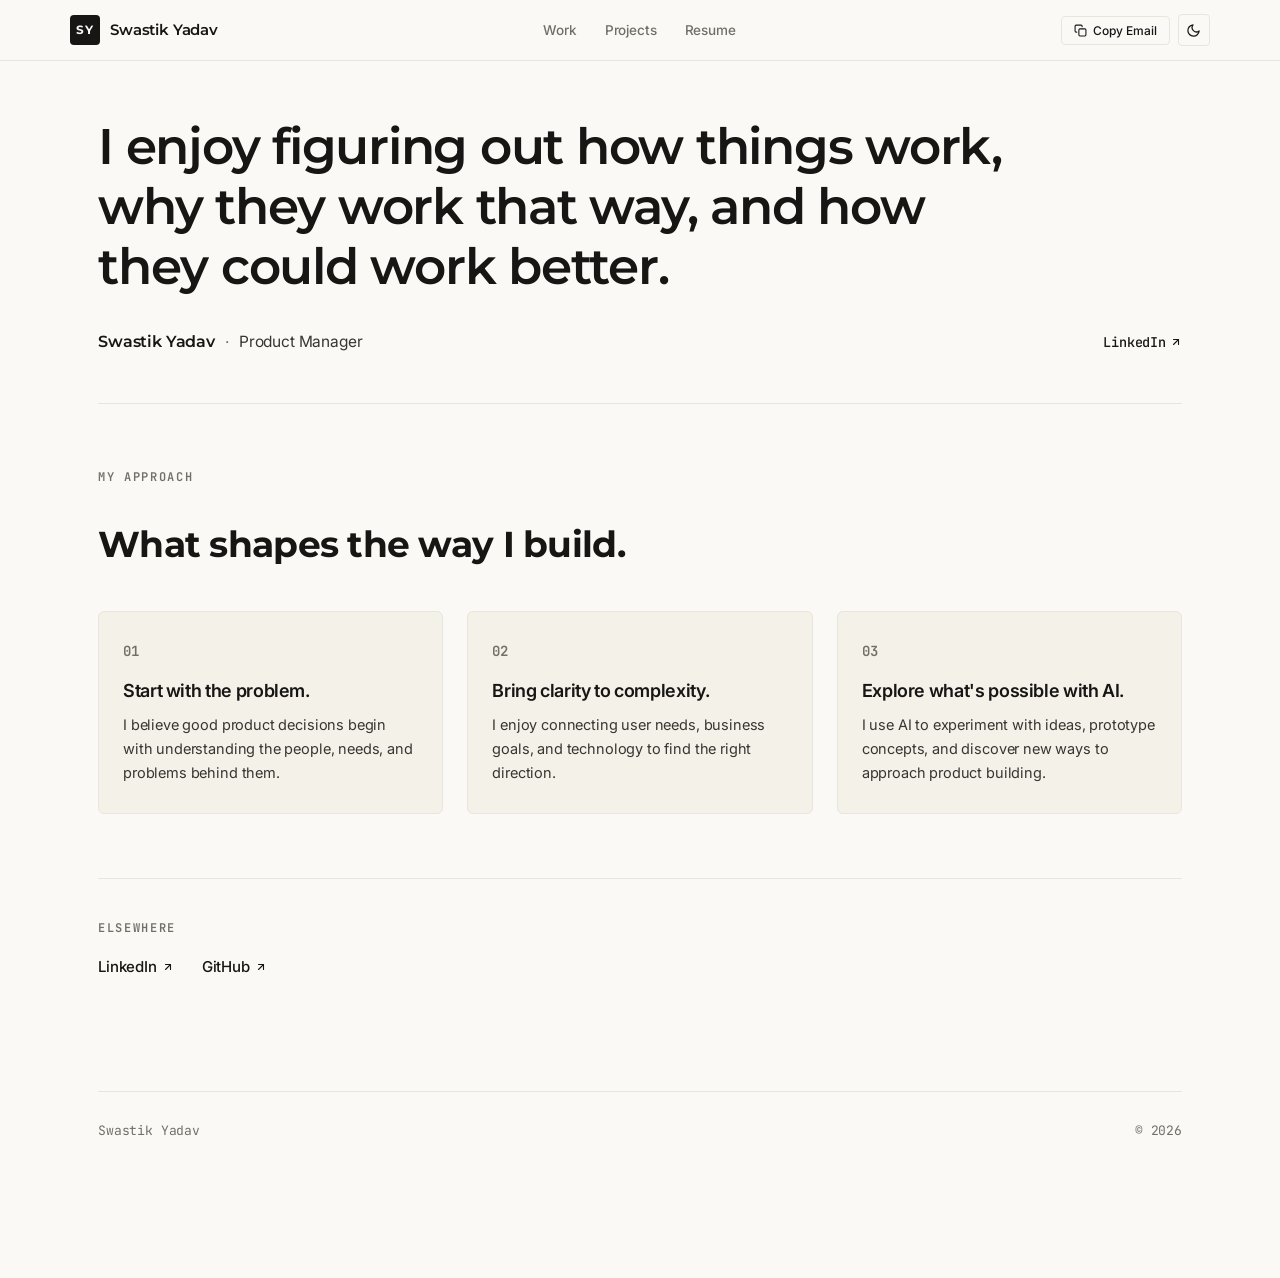
==== index.html @ c50a36f4 "Keep navbar only on homepage, switch subpages to Ujjwal Kumar style breadcrumb navigation" ====
<!DOCTYPE html>
<html lang="en">
<head>
  <meta charset="utf-8">
  <meta name="viewport" content="width=device-width, initial-scale=1">
  <title>Swastik Yadav · Product Manager</title>
  <meta name="description" content="I enjoy figuring out how things work, why they work that way, and how they could work better. Swastik Yadav is a Product Manager with 0-to-1 product experience.">
  <meta name="author" content="Swastik Yadav">
  <meta name="robots" content="index, follow">

  <!-- Canonical & Icons -->
  <link rel="icon" href="favicon.svg" type="image/svg+xml">
  <link rel="alternate icon" href="favicon.svg">

  <!-- Social OpenGraph & Twitter Cards -->
  <meta property="og:site_name" content="Swastik Yadav">
  <meta property="og:type" content="profile">
  <meta property="og:title" content="Swastik Yadav · Product Manager">
  <meta property="og:description" content="I enjoy figuring out how things work, why they work that way, and how they could work better.">
  <meta name="twitter:card" content="summary_large_image">
  <meta name="twitter:title" content="Swastik Yadav · Product Manager">
  <meta name="twitter:description" content="I enjoy figuring out how things work, why they work that way, and how they could work better.">

  <!-- Structured Data (JSON-LD) for Search Engines & ATS -->
  <script type="application/ld+json">
  {
    "@context": "https://schema.org",
    "@type": "Person",
    "name": "Swastik Yadav",
    "jobTitle": "Product Manager",
    "email": "mailto:swastik15.work@gmail.com",
    "telephone": "+917387340773",
    "url": "https://swastikyadav.com",
    "sameAs": [
      "https://github.com/swastik1510",
      "https://www.linkedin.com/in/swastik-yadav15"
    ],
    "alumniOf": {
      "@type": "CollegeOrUniversity",
      "name": "Vellore Institute of Technology, Bhopal"
    }
  }
  </script>

  <!-- Instant Theme Execution -->
  <script>
    (function() {
      const saved = localStorage.getItem('theme');
      const theme = (saved === 'dark') ? 'dark' : 'light';
      document.documentElement.dataset.theme = theme;
    })();
  </script>

  <!-- Fonts and Stylesheets -->
  <link rel="preconnect" href="https://fonts.googleapis.com">
  <link rel="preconnect" href="https://fonts.gstatic.com" crossorigin>
  <link rel="stylesheet" href="/styles.css?v=9">
</head>
<body class="page-home">

  <!-- Sticky Top Navigation Bar -->
  <header class="site-header" role="banner">
    <div class="header-container">
      <a class="brand" href="/" aria-label="Swastik Yadav Home">
        <span class="brand-mark">SY</span>
        <span class="brand-name">Swastik Yadav</span>
      </a>

      <!-- Main Navigation -->
      <nav class="site-nav" aria-label="Main Navigation">
        <a href="/work" class="nav-link" data-nav="work">Work</a>
        <a href="/projects" class="nav-link" data-nav="projects">Projects</a>
        <a href="/resume" class="nav-link" data-nav="resume">Resume</a>
      </nav>

      <div class="header-actions">
        <!-- Copy Email Action -->
        <button type="button" class="btn-action" data-copy-email="swastik15.work@gmail.com" aria-label="Copy email address" title="Copy email address">
          <svg viewBox="0 0 24 24" fill="none" stroke-width="2" stroke-linecap="round" stroke-linejoin="round">
            <rect x="9" y="9" width="13" height="13" rx="2" ry="2"></rect>
            <path d="M5 15H4a2 2 0 0 1-2-2V4a2 2 0 0 1 2-2h9a2 2 0 0 1 2 2v1"></path>
          </svg>
          <span>Copy Email</span>
        </button>

        <!-- Theme Toggle -->
        <button type="button" class="theme-toggle" data-theme-toggle aria-label="Toggle color theme" title="Toggle theme">
          <span class="theme-toggle-icon"></span>
        </button>
      </div>
    </div>
  </header>

  <!-- Main Homepage Content (Wide Full Size Website Layout) -->
  <main class="page-container" role="main">
    <div class="home-clean-layout">

      <!-- Hero Statement Section -->
      <section class="hero-quote-block" aria-labelledby="hero-quote">
        <h1 id="hero-quote" class="hero-statement-text">
          I enjoy figuring out how things work, why they work that way, and how they could work better.
        </h1>

        <div class="hero-identity-row">
          <div class="identity-badge-group">
            <span class="identity-name">Swastik Yadav</span>
            <span class="identity-sep">·</span>
            <span class="identity-role">Product Manager</span>
          </div>

          <div class="identity-links">
            <a href="https://linkedin.com/in/swastik-yadav15" target="_blank" rel="noopener noreferrer" class="arrow-link">
              <span>LinkedIn</span>
              <svg width="12" height="12" viewBox="0 0 24 24" fill="none" stroke="currentColor" stroke-width="2.2" stroke-linecap="round" stroke-linejoin="round">
                <line x1="7" y1="17" x2="17" y2="7"></line>
                <polyline points="7 7 17 7 17 17"></polyline>
              </svg>
            </a>
          </div>
        </div>
      </section>

      <!-- MY APPROACH Section -->
      <section class="approach-block" aria-labelledby="approach-heading">
        <p class="approach-label">MY APPROACH</p>
        <h2 id="approach-heading" class="approach-headline">What shapes the way I build.</h2>

        <div class="approach-items-stack">
          <!-- Pillar 01 -->
          <article class="approach-card">
            <span class="approach-number">01</span>
            <div class="approach-body">
              <h3 class="approach-title">Start with the problem.</h3>
              <p class="approach-text">
                I believe good product decisions begin with understanding the people, needs, and problems behind them.
              </p>
            </div>
          </article>

          <!-- Pillar 02 -->
          <article class="approach-card">
            <span class="approach-number">02</span>
            <div class="approach-body">
              <h3 class="approach-title">Bring clarity to complexity.</h3>
              <p class="approach-text">
                I enjoy connecting user needs, business goals, and technology to find the right direction.
              </p>
            </div>
          </article>

          <!-- Pillar 03 -->
          <article class="approach-card">
            <span class="approach-number">03</span>
            <div class="approach-body">
              <h3 class="approach-title">Explore what's possible with AI.</h3>
              <p class="approach-text">
                I use AI to experiment with ideas, prototype concepts, and discover new ways to approach product building.
              </p>
            </div>
          </article>
        </div>
      </section>

      <!-- ELSEWHERE Section -->
      <section class="elsewhere-block" aria-labelledby="elsewhere-heading">
        <p id="elsewhere-heading" class="elsewhere-label">ELSEWHERE</p>
        <div class="elsewhere-links-row">
          <a href="https://linkedin.com/in/swastik-yadav15" target="_blank" rel="noopener noreferrer" class="elsewhere-anchor">
            <span>LinkedIn</span>
            <svg width="12" height="12" viewBox="0 0 24 24" fill="none" stroke="currentColor" stroke-width="2.2" stroke-linecap="round" stroke-linejoin="round">
              <line x1="7" y1="17" x2="17" y2="7"></line>
              <polyline points="7 7 17 7 17 17"></polyline>
            </svg>
          </a>
          <a href="https://github.com/swastik1510" target="_blank" rel="noopener noreferrer" class="elsewhere-anchor">
            <span>GitHub</span>
            <svg width="12" height="12" viewBox="0 0 24 24" fill="none" stroke="currentColor" stroke-width="2.2" stroke-linecap="round" stroke-linejoin="round">
              <line x1="7" y1="17" x2="17" y2="7"></line>
              <polyline points="7 7 17 7 17 17"></polyline>
            </svg>
          </a>
        </div>
      </section>

      <!-- Clean Minimal Footer -->
      <footer class="minimal-home-footer" role="contentinfo">
        <div class="minimal-home-footer-inner">
          <span>Swastik Yadav</span>
          <span>© 2026</span>
        </div>
      </footer>

    </div>
  </main>

  <!-- Script for Theme Toggle, Email Copy, and Navigation -->
  <script src="/script.js" defer></script>
</body>
</html>
---- styles.css ----
/* ==========================================================================
   Swastik Yadav - Portfolio & Resume
   Minimalist Monochrome (White & Black) Layout
   Pure typography, zero card borders/shadows, ultra-fast load time
   ========================================================================== */

@import url('https://fonts.googleapis.com/css2?family=Inter:wght@400;500;600&family=JetBrains+Mono:wght@400;500;600&family=Montserrat:wght@400;500;600;700&display=swap');

:root {
  color-scheme: light;
  --bg: #faf9f5;
  --text: #171615;
  --text-secondary: #383632;
  --text-muted: #726f67;
  --border: #e8e5dc;
  --border-strong: #171615;
  --card-bg: #f3f1e8;
  --card-border: #e8e5dc;
  --card-hover: #ece9df;
  --accent-pill: #eae6dc;
  --tag-bg: transparent;
  --tag-border: #d4cfc4;
  --tag-text: #171615;
  --header-bg: rgba(250, 249, 245, 0.94);
  --header-border: #e8e5dc;
  --brand-bg: #171615;
  --brand-fg: #faf9f5;
  --btn-bg: #faf9f5;
  --btn-hover: #f0ede3;
  --serif: "Montserrat", -apple-system, BlinkMacSystemFont, "Segoe UI", Roboto, sans-serif;
  --sans: "Inter", -apple-system, BlinkMacSystemFont, "Segoe UI", Roboto, sans-serif;
  --mono: "JetBrains Mono", "SF Mono", Consolas, monospace;
  --page: min(700px, calc(100vw - 36px));
  --page-wide: min(1140px, calc(100vw - 64px));
  --transition: all 0.15s ease;
}

html[data-theme="dark"] {
  color-scheme: dark;
  --bg: #0c0c0e;
  --text: #f5f5f7;
  --text-secondary: #cccccc;
  --text-muted: #888888;
  --border: #222226;
  --border-strong: #f5f5f7;
  --card-bg: #141417;
  --card-border: #26262c;
  --card-hover: #1c1c21;
  --accent-pill: #1f1f25;
  --tag-bg: transparent;
  --tag-border: #383838;
  --tag-text: #f5f5f7;
  --header-bg: rgba(12, 12, 14, 0.94);
  --header-border: #222226;
  --brand-bg: #f5f5f7;
  --brand-fg: #0c0c0e;
  --btn-bg: #141417;
  --btn-hover: #202026;
}

/* Base Reset & Typography */
* {
  box-sizing: border-box;
  margin: 0;
  padding: 0;
}

html {
  scroll-behavior: smooth;
  -webkit-text-size-adjust: 100%;
}

body {
  background: var(--bg);
  color: var(--text);
  font-family: var(--sans);
  font-size: 15.5px;
  line-height: 1.65;
  letter-spacing: -0.01em;
  min-height: 100vh;
  transition: background-color 0.2s ease, color 0.2s ease;
  overflow-x: hidden;
}

a {
  color: inherit;
  text-decoration: underline;
  text-decoration-thickness: 1px;
  text-underline-offset: 3px;
  transition: var(--transition);
}

a:hover:not(.showcase-media):not(.brand) {
  color: var(--text);
  opacity: 0.7;
}

a:focus-visible,
button:focus-visible {
  outline: 2px solid var(--text);
  outline-offset: 3px;
}

h1, h2, h3, h4 {
  font-family: var(--serif);
  font-weight: 600;
  color: var(--text);
  letter-spacing: -0.02em;
}

p {
  color: var(--text-secondary);
}

/* Site Header */
.site-header {
  position: sticky;
  top: 0;
  z-index: 100;
  width: 100%;
  backdrop-filter: blur(8px);
  -webkit-backdrop-filter: blur(8px);
  background: var(--header-bg);
  border-bottom: 1px solid var(--header-border);
  transition: background-color 0.2s ease, border-color 0.2s ease;
}

.header-container {
  width: var(--page);
  margin: 0 auto;
  height: 60px;
  display: flex;
  align-items: center;
  justify-content: space-between;
  gap: 16px;
}

.brand {
  display: inline-flex;
  align-items: center;
  gap: 10px;
  text-decoration: none;
  color: var(--text);
  transition: var(--transition);
  cursor: pointer;
}

.brand:hover {
  opacity: 0.8;
}

.brand-mark {
  display: inline-grid;
  place-items: center;
  width: 30px;
  height: 30px;
  border-radius: 4px;
  background: var(--brand-bg);
  color: var(--brand-fg);
  font-family: var(--serif);
  font-size: 12px;
  font-weight: 700;
  letter-spacing: 0.05em;
}

.brand-name {
  font-family: var(--serif);
  font-size: 15px;
  font-weight: 600;
  color: var(--text);
}

/* Navigation Links */
.site-nav {
  display: flex;
  align-items: center;
  gap: 4px;
}

.nav-link {
  display: inline-flex;
  align-items: center;
  padding: 6px 12px;
  font-family: var(--sans);
  font-size: 13.5px;
  font-weight: 500;
  color: var(--text-muted);
  text-decoration: none;
  border-radius: 4px;
  transition: var(--transition);
}

.nav-link:hover {
  color: var(--text);
  background: var(--btn-hover);
  opacity: 1;
}

.nav-link.active {
  color: var(--text);
  font-weight: 600;
  background: var(--btn-hover);
  border-bottom: 2px solid var(--border-strong);
}

.header-actions {
  display: flex;
  align-items: center;
  gap: 8px;
}

.btn-action {
  display: inline-flex;
  align-items: center;
  gap: 6px;
  padding: 6px 12px;
  border: 1px solid var(--border);
  border-radius: 4px;
  background: var(--btn-bg);
  color: var(--text);
  font-family: var(--sans);
  font-size: 12px;
  font-weight: 500;
  cursor: pointer;
  text-decoration: none;
  transition: var(--transition);
}

.btn-action:hover {
  background: var(--btn-hover);
  border-color: var(--border-strong);
}

.btn-action svg {
  width: 13px;
  height: 13px;
  stroke: currentColor;
}

/* Theme Toggle */
.theme-toggle {
  position: relative;
  display: inline-grid;
  width: 32px;
  height: 32px;
  place-items: center;
  border: 1px solid var(--border);
  border-radius: 4px;
  background: var(--btn-bg);
  color: var(--text);
  cursor: pointer;
  transition: var(--transition);
}

.theme-toggle:hover {
  background: var(--btn-hover);
  border-color: var(--border-strong);
}

.theme-toggle-icon {
  width: 14px;
  height: 14px;
}



/* Main Layout */
.resume-page {
  width: var(--page);
  margin: 0 auto;
  padding: clamp(32px, 5vw, 64px) 0 clamp(48px, 7vw, 84px);
}

.resume-sheet {
  display: flex;
  flex-direction: column;
  gap: 48px;
}

/* Resume Head (Header Block) */
.resume-head {
  padding-bottom: 24px;
  border-bottom: 1px solid var(--border);
}

.eyebrow {
  display: inline-block;
  margin-bottom: 8px;
  color: var(--text-muted);
  font-family: var(--mono);
  font-size: 13px;
  font-weight: 600;
  letter-spacing: 0.12em;
  text-transform: uppercase;
}

.resume-head h1 {
  font-size: clamp(34px, 5vw, 52px);
  line-height: 1.1;
  font-weight: 600;
  color: var(--text);
}

.resume-meta {
  display: flex;
  flex-wrap: wrap;
  align-items: center;
  gap: 10px 24px;
  margin-top: 18px;
  font-family: var(--mono);
  font-size: 13px;
  color: var(--text-muted);
}

.resume-meta-item {
  display: inline-flex;
  align-items: center;
  gap: 6px;
  text-decoration: none;
  color: var(--text-secondary);
}

.resume-meta-item:hover {
  color: var(--text);
  text-decoration: underline;
}

.resume-meta-item svg {
  width: 13px;
  height: 13px;
  stroke: currentColor;
}

/* Resume Section */
.resume-section {
  display: flex;
  flex-direction: column;
  gap: 18px;
}

.section-title {
  font-size: 18px;
  font-weight: 700;
  color: var(--text);
  text-transform: uppercase;
  letter-spacing: 0.08em;
  padding-bottom: 8px;
  border-bottom: 1px solid var(--border);
  margin: 0;
}

.section-title::before {
  content: none !important;
}

.summary-text {
  font-size: 15.5px;
  line-height: 1.7;
  color: var(--text-secondary);
}

/* Skills Section: Plain text separated by middle dots */
.skills-list {
  font-size: 15px;
  line-height: 1.75;
  color: var(--text-secondary);
}

/* Resume Stack & Entries (NO CARDS, PURE MINIMALIST TYPOGRAPHY) */
.resume-stack {
  display: flex;
  flex-direction: column;
  gap: 32px;
}

.resume-entry {
  background: transparent !important;
  border: none !important;
  border-radius: 0 !important;
  box-shadow: none !important;
  padding: 0 !important;
}

.resume-entry-header {
  display: flex;
  flex-wrap: wrap;
  align-items: baseline;
  justify-content: space-between;
  gap: 8px 16px;
  margin-bottom: 4px;
}

.resume-entry-title {
  font-size: 17.5px;
  font-weight: 600;
  color: var(--text);
}

.resume-entry-title a {
  color: inherit;
  text-decoration: none;
  display: inline-flex;
  align-items: center;
  gap: 4px;
  transition: var(--transition);
}

.resume-entry-title a:hover {
  text-decoration: underline;
  text-underline-offset: 3px;
  opacity: 0.8;
}

.resume-date {
  font-family: var(--mono);
  font-size: 12px;
  color: var(--text-muted);
  letter-spacing: 0.04em;
  white-space: nowrap;
}

.resume-entry-org {
  font-size: 14px;
  color: var(--text-muted);
  margin-bottom: 10px;
}

.resume-bullets {
  display: flex;
  flex-direction: column;
  gap: 8px;
  padding-left: 18px;
}

.resume-bullets li {
  font-size: 14.5px;
  line-height: 1.65;
  color: var(--text-secondary);
}

.project-stack {
  font-family: var(--mono);
  font-size: 12px;
  color: var(--text-muted);
  margin-top: 10px;
  letter-spacing: 0.02em;
}

/* Education Layout (NO CARDS) */
.education-stack {
  display: flex;
  flex-direction: column;
  gap: 20px;
}

.education-item {
  display: flex;
  flex-direction: column;
  gap: 4px;
}

.education-item-header {
  display: flex;
  flex-wrap: wrap;
  justify-content: space-between;
  align-items: baseline;
  gap: 8px;
}

.education-degree {
  font-size: 16.5px;
  font-weight: 600;
  color: var(--text);
}

.education-school {
  font-size: 14px;
  color: var(--text-secondary);
}

.education-meta {
  font-family: var(--mono);
  font-size: 12px;
  color: var(--text-muted);
}

.divider-slash {
  font-weight: 300;
  opacity: 0.35;
  margin: 0 4px;
}

.org-name {
  font-weight: 500;
  color: var(--text-secondary);
}

.achievement-desc {
  font-size: 14.5px;
  line-height: 1.65;
  color: var(--text-secondary);
  margin-top: 4px;
}

.education-achievement {
  font-size: 13.5px;
  color: var(--text-secondary);
  margin-top: 2px;
}

/* ==========================================================================
   Portfolio Layouts: Shared, Home, Work Case Studies, and Projects
   ========================================================================== */

.page-container {
  width: var(--page);
  margin: 0 auto;
  padding: clamp(32px, 5vw, 64px) 0 clamp(48px, 7vw, 84px);
  display: flex;
  flex-direction: column;
  gap: 56px;
}

/* Page Header & Eyebrows */
.page-eyebrow {
  display: inline-flex;
  align-items: center;
  gap: 8px;
  font-family: var(--mono);
  font-size: 12px;
  font-weight: 600;
  text-transform: uppercase;
  letter-spacing: 0.12em;
  color: var(--text-muted);
  margin-bottom: 12px;
}

.page-title {
  font-size: clamp(32px, 4.5vw, 48px);
  line-height: 1.15;
  font-weight: 700;
  color: var(--text);
  margin-bottom: 14px;
}

.page-subtitle {
  font-size: clamp(16px, 2vw, 19px);
  line-height: 1.6;
  color: var(--text-secondary);
  max-width: 720px;
}

/* --------------------------------------------------------------------------
   HOMEPAGE STYLES
   -------------------------------------------------------------------------- */
.home-hero {
  display: flex;
  flex-direction: column;
  gap: 20px;
  padding-bottom: 40px;
  border-bottom: 1px solid var(--border);
}

.status-badge {
  display: inline-flex;
  align-items: center;
  gap: 8px;
  font-family: var(--mono);
  font-size: 12px;
  padding: 4px 10px;
  border-radius: 999px;
  background: var(--card-bg);
  border: 1px solid var(--border);
  color: var(--text-secondary);
  width: fit-content;
}

.status-dot {
  width: 7px;
  height: 7px;
  border-radius: 50%;
  background: #10b981;
  display: inline-block;
}

.hero-headline {
  font-size: clamp(34px, 5vw, 54px);
  line-height: 1.12;
  font-weight: 700;
  letter-spacing: -0.03em;
  color: var(--text);
  max-width: 820px;
}

.hero-lead {
  font-size: clamp(16px, 2vw, 19px);
  line-height: 1.7;
  color: var(--text-secondary);
  max-width: 760px;
}

.hero-actions {
  display: flex;
  flex-wrap: wrap;
  align-items: center;
  gap: 12px;
  margin-top: 8px;
}

.btn-primary {
  display: inline-flex;
  align-items: center;
  gap: 8px;
  padding: 10px 20px;
  background: var(--text);
  color: var(--bg);
  font-family: var(--sans);
  font-size: 13.5px;
  font-weight: 600;
  border-radius: 4px;
  text-decoration: none;
  border: 1px solid var(--text);
  transition: var(--transition);
}

.btn-primary:hover {
  opacity: 0.88;
  color: var(--bg);
}

.btn-secondary {
  display: inline-flex;
  align-items: center;
  gap: 8px;
  padding: 10px 18px;
  background: var(--btn-bg);
  color: var(--text);
  font-family: var(--sans);
  font-size: 13.5px;
  font-weight: 500;
  border-radius: 4px;
  text-decoration: none;
  border: 1px solid var(--border);
  transition: var(--transition);
}

.btn-secondary:hover {
  background: var(--btn-hover);
  border-color: var(--border-strong);
}

/* Home Section Layout */
.home-section {
  display: flex;
  flex-direction: column;
  gap: 24px;
}

.section-top-bar {
  display: flex;
  justify-content: space-between;
  align-items: flex-end;
  border-bottom: 1px solid var(--border);
  padding-bottom: 12px;
}

.section-top-bar h2 {
  font-size: 20px;
  font-weight: 700;
  text-transform: uppercase;
  letter-spacing: 0.06em;
}

.view-all-link {
  font-family: var(--mono);
  font-size: 13px;
  color: var(--text-muted);
  text-decoration: none;
  display: inline-flex;
  align-items: center;
  gap: 4px;
}

.view-all-link:hover {
  color: var(--text);
  text-decoration: underline;
}

/* Teaser Card (Monochrome, subtle border, rich info) */
.teaser-card {
  display: block;
  text-decoration: none;
  color: inherit;
  padding: clamp(24px, 3.5vw, 36px);
  border: 1px solid var(--border);
  border-radius: 6px;
  background: var(--card-bg);
  transition: transform 0.15s ease, border-color 0.15s ease, background-color 0.15s ease;
}

.teaser-card:hover {
  border-color: var(--border-strong);
  background: var(--card-hover);
  transform: translateY(-2px);
}

.teaser-card-eyebrow {
  display: flex;
  align-items: center;
  justify-content: space-between;
  margin-bottom: 12px;
}

.teaser-badge {
  font-family: var(--mono);
  font-size: 11.5px;
  font-weight: 600;
  color: var(--text-muted);
  letter-spacing: 0.08em;
  text-transform: uppercase;
}

.teaser-year {
  font-family: var(--mono);
  font-size: 12px;
  color: var(--text-muted);
}

.teaser-title {
  font-size: clamp(20px, 3vw, 26px);
  font-weight: 700;
  color: var(--text);
  margin-bottom: 10px;
  line-height: 1.25;
}

.teaser-desc {
  font-size: 15px;
  line-height: 1.65;
  color: var(--text-secondary);
  margin-bottom: 20px;
}

.teaser-footer {
  display: flex;
  flex-wrap: wrap;
  align-items: center;
  justify-content: space-between;
  gap: 12px;
  padding-top: 16px;
  border-top: 1px solid var(--border);
}

.tags-cluster {
  display: flex;
  flex-wrap: wrap;
  gap: 8px;
}

.tag-pill {
  font-family: var(--mono);
  font-size: 11px;
  padding: 3px 8px;
  border-radius: 3px;
  background: var(--accent-pill);
  color: var(--text-secondary);
  border: 1px solid var(--tag-border);
}

.read-cta {
  font-family: var(--mono);
  font-size: 13px;
  font-weight: 600;
  color: var(--text);
  display: inline-flex;
  align-items: center;
  gap: 6px;
}

/* Pillars Grid on Homepage */
.pillars-grid {
  display: grid;
  grid-template-columns: repeat(auto-fit, minmax(260px, 1fr));
  gap: 16px;
}

.pillar-item {
  padding: 24px;
  border: 1px solid var(--border);
  border-radius: 6px;
  background: var(--card-bg);
}

.pillar-num {
  font-family: var(--mono);
  font-size: 12px;
  color: var(--text-muted);
  margin-bottom: 8px;
}

.pillar-title {
  font-size: 16px;
  font-weight: 600;
  color: var(--text);
  margin-bottom: 8px;
}

.pillar-desc {
  font-size: 14px;
  line-height: 1.6;
  color: var(--text-secondary);
}

/* --------------------------------------------------------------------------
   WORK & PRODUCT CASE STUDY STYLES (Salary SIP & Miles Wealth)
   -------------------------------------------------------------------------- */
.case-study {
  display: flex;
  flex-direction: column;
  gap: 48px;
}

.case-study-hero {
  display: flex;
  flex-direction: column;
  gap: 16px;
  padding-bottom: 32px;
  border-bottom: 1px solid var(--border);
}

.case-top-meta {
  display: flex;
  flex-wrap: wrap;
  align-items: center;
  gap: 8px 16px;
  font-family: var(--mono);
  font-size: 12.5px;
  letter-spacing: 0.05em;
  color: var(--text-muted);
  text-transform: uppercase;
}

.meta-divider {
  color: var(--border-strong);
  opacity: 0.3;
}

.case-main-title {
  font-size: clamp(34px, 5.5vw, 56px);
  font-weight: 700;
  line-height: 1.08;
  letter-spacing: -0.03em;
  color: var(--text);
}

.case-sub-header {
  font-size: clamp(17px, 2.4vw, 22px);
  line-height: 1.45;
  color: var(--text-secondary);
  font-weight: 500;
}

/* Overview & Role Callout Box */
.case-overview-box {
  display: grid;
  grid-template-columns: 1.3fr 1fr;
  gap: 24px;
  padding: 28px;
  border: 1px solid var(--border);
  border-radius: 6px;
  background: var(--card-bg);
}

.overview-col h4 {
  font-family: var(--mono);
  font-size: 11.5px;
  font-weight: 700;
  text-transform: uppercase;
  letter-spacing: 0.1em;
  color: var(--text-muted);
  margin-bottom: 8px;
}

.overview-col p {
  font-size: 15px;
  line-height: 1.65;
  color: var(--text);
}

/* Numbered Case Study Sections */
.case-step-section {
  display: flex;
  flex-direction: column;
  gap: 20px;
}

.case-step-header {
  display: flex;
  align-items: baseline;
  gap: 14px;
  padding-bottom: 10px;
  border-bottom: 1px solid var(--border);
}

.step-number {
  font-family: var(--mono);
  font-size: 20px;
  font-weight: 700;
  color: var(--text-muted);
}

.step-heading {
  font-size: clamp(20px, 3vw, 24px);
  font-weight: 700;
  color: var(--text);
  letter-spacing: -0.01em;
}

.case-prose {
  font-size: 16px;
  line-height: 1.7;
  color: var(--text-secondary);
}

/* Pull quote opportunity */
.opportunity-callout {
  padding: 24px 28px;
  border-left: 3px solid var(--border-strong);
  background: var(--card-bg);
  border-radius: 0 4px 4px 0;
  margin: 8px 0;
}

.opportunity-label {
  font-family: var(--mono);
  font-size: 11.5px;
  font-weight: 700;
  text-transform: uppercase;
  letter-spacing: 0.1em;
  color: var(--text-muted);
  margin-bottom: 6px;
}

.opportunity-quote {
  font-family: var(--serif);
  font-size: clamp(17px, 2.2vw, 21px);
  font-weight: 600;
  line-height: 1.45;
  color: var(--text);
}

/* Insights 2-Column Grid */
.insights-grid {
  display: grid;
  grid-template-columns: 1fr 1fr;
  gap: 20px;
  margin-top: 8px;
}

.insight-card {
  padding: 24px;
  border: 1px solid var(--border);
  border-radius: 6px;
  background: var(--card-bg);
  display: flex;
  flex-direction: column;
  gap: 12px;
}

.insight-card-title {
  font-size: 16px;
  font-weight: 600;
  color: var(--text);
  display: flex;
  align-items: center;
  gap: 8px;
}

.insight-list {
  display: flex;
  flex-direction: column;
  gap: 10px;
  padding-left: 18px;
}

.insight-list li {
  font-size: 14.5px;
  line-height: 1.6;
  color: var(--text-secondary);
}

/* Capabilities Grid */
.capabilities-grid {
  display: grid;
  grid-template-columns: repeat(auto-fit, minmax(280px, 1fr));
  gap: 16px;
  margin: 12px 0;
}

.capability-card {
  padding: 18px 20px;
  border: 1px solid var(--border);
  border-radius: 4px;
  background: var(--card-bg);
  display: flex;
  align-items: flex-start;
  gap: 12px;
}

.capability-card svg {
  width: 18px;
  height: 18px;
  stroke: var(--text);
  flex-shrink: 0;
  margin-top: 3px;
}

.capability-text {
  font-size: 14.5px;
  line-height: 1.55;
  color: var(--text);
  font-weight: 500;
}

/* Product Image Showcase */
.product-showcase,
.product-showcase:hover {
  margin: 20px 0;
  border: 1px solid var(--border) !important;
  border-radius: 8px;
  background: #081a14;
  overflow: hidden;
  transform: none !important;
  transition: none !important;
  box-shadow: none !important;
  filter: none !important;
  opacity: 1 !important;
}

.showcase-img-wrap {
  width: 100%;
  display: flex;
  justify-content: center;
  align-items: center;
  padding: 0;
  background: #081a14;
}

.showcase-img,
.showcase-img:hover {
  width: 100%;
  height: auto;
  max-height: 480px;
  object-fit: contain;
  display: block;
  transform: none !important;
  transition: none !important;
  box-shadow: none !important;
  filter: none !important;
  opacity: 1 !important;
}

/* Ecosystem Partnerships Grid */
.partnerships-grid {
  display: grid;
  grid-template-columns: repeat(auto-fit, minmax(260px, 1fr));
  gap: 16px;
  margin-top: 8px;
}

.partner-box {
  padding: 22px;
  border: 1px solid var(--border);
  border-radius: 6px;
  background: var(--card-bg);
  display: flex;
  flex-direction: column;
  gap: 8px;
}

.partner-header {
  display: flex;
  align-items: baseline;
  justify-content: space-between;
}

.partner-name {
  font-size: 16.5px;
  font-weight: 700;
  color: var(--text);
}

.partner-role-tag {
  font-family: var(--mono);
  font-size: 10.5px;
  text-transform: uppercase;
  color: var(--text-muted);
}

.partner-desc {
  font-size: 14px;
  line-height: 1.6;
  color: var(--text-secondary);
}

/* Launch and Ownership Card */
.launch-ownership-card {
  padding: 24px;
  border: 1px solid var(--border);
  border-radius: 6px;
  background: var(--card-bg);
  display: flex;
  flex-direction: column;
  gap: 6px;
}

.launch-label {
  font-family: var(--mono);
  font-size: 11.5px;
  font-weight: 700;
  letter-spacing: 0.1em;
  text-transform: uppercase;
  color: var(--text-muted);
}

.launch-desc {
  font-size: 15px;
  line-height: 1.6;
  color: var(--text);
}

/* --------------------------------------------------------------------------
   PROJECTS PAGE STYLES (Vertex Quantitative Platform Layout)
   -------------------------------------------------------------------------- */
.project-full-entry {
  display: flex;
  flex-direction: column;
  gap: 40px;
}

.project-hero-block {
  display: flex;
  flex-direction: column;
  gap: 16px;
  padding-bottom: 28px;
  border-bottom: 1px solid var(--border);
}

.project-headline-row {
  display: flex;
  flex-wrap: wrap;
  align-items: baseline;
  justify-content: space-between;
  gap: 16px;
}

.project-title {
  font-size: clamp(28px, 4vw, 42px);
  font-weight: 700;
  letter-spacing: -0.02em;
  color: var(--text);
}

.btn-external-link {
  display: inline-flex;
  align-items: center;
  gap: 6px;
  padding: 8px 16px;
  background: var(--text);
  color: var(--bg);
  font-family: var(--sans);
  font-size: 13px;
  font-weight: 600;
  border-radius: 4px;
  text-decoration: none;
  border: 1px solid var(--text);
  transition: var(--transition);
}

.btn-external-link:hover {
  opacity: 0.88;
  color: var(--bg);
}

/* Quantitative Metric Stats Pills Grid */
.stats-metrics-grid {
  display: grid;
  grid-template-columns: repeat(auto-fit, minmax(220px, 1fr));
  gap: 16px;
  margin: 12px 0;
}

.metric-pill-card {
  padding: 22px 20px;
  border: 1px solid var(--border);
  border-radius: 6px;
  background: var(--card-bg);
  display: flex;
  flex-direction: column;
  gap: 4px;
}

.metric-number {
  font-family: var(--serif);
  font-size: clamp(26px, 3.5vw, 34px);
  font-weight: 700;
  color: var(--text);
  line-height: 1.1;
}

.metric-caption {
  font-family: var(--mono);
  font-size: 12px;
  color: var(--text-muted);
  line-height: 1.45;
}

/* Project Prose & Section Blocks */
.project-content-block {
  display: flex;
  flex-direction: column;
  gap: 14px;
}

.project-block-title {
  font-size: 20px;
  font-weight: 700;
  color: var(--text);
  padding-bottom: 8px;
  border-bottom: 1px solid var(--border);
}

/* Three Key Outputs Grid */
.outputs-grid {
  display: grid;
  grid-template-columns: repeat(auto-fit, minmax(250px, 1fr));
  gap: 16px;
  margin-top: 8px;
}

.output-card {
  padding: 22px;
  border: 1px solid var(--border);
  border-radius: 6px;
  background: var(--card-bg);
  display: flex;
  flex-direction: column;
  gap: 8px;
}

.output-card-title {
  font-size: 15.5px;
  font-weight: 600;
  color: var(--text);
}

.output-card-desc {
  font-size: 14px;
  line-height: 1.6;
  color: var(--text-secondary);
}

/* Features Grid */
.features-grid {
  display: grid;
  grid-template-columns: repeat(auto-fit, minmax(250px, 1fr));
  gap: 16px;
  margin-top: 8px;
}

.feature-box {
  padding: 22px;
  border: 1px solid var(--border);
  border-radius: 6px;
  background: var(--card-bg);
  display: flex;
  flex-direction: column;
  gap: 8px;
}

.feature-box-title {
  font-size: 15.5px;
  font-weight: 600;
  color: var(--text);
}

.feature-box-desc {
  font-size: 14px;
  line-height: 1.6;
  color: var(--text-secondary);
}

/* Disclaimer Banner */
.disclaimer-banner {
  padding: 18px 22px;
  border: 1px solid var(--border);
  border-left: 3px solid var(--text-muted);
  border-radius: 4px;
  background: var(--card-bg);
  font-size: 13.5px;
  line-height: 1.6;
  color: var(--text-muted);
}

/* ==========================================================================
   Showcase List Layout (Inspired by Ujjwal Kumar's Portfolio)
   Used across both Work and Projects pages
   ========================================================================== */

/* Subpage Top Bar (Ujjwal Kumar Style Minimal Breadcrumb Nav) */
.subpage-top-bar {
  display: flex;
  justify-content: space-between;
  align-items: center;
  gap: 16px;
  margin-bottom: 28px;
}

.subpage-actions {
  display: flex;
  align-items: center;
  gap: 8px;
}

.page-header-block {
  display: flex;
  flex-direction: column;
  gap: 10px;
  padding-bottom: 12px;
}

.header-breadcrumb {
  font-family: var(--sans);
  font-size: 13px;
  color: var(--text-muted);
  letter-spacing: -0.01em;
}

.header-breadcrumb a {
  color: inherit;
  text-decoration: none;
}

.header-breadcrumb a:hover {
  color: var(--text);
  text-decoration: underline;
}

.showcase-list {
  display: flex;
  flex-direction: column;
  gap: clamp(40px, 5vw, 56px);
}

.showcase-entry {
  display: flex;
  flex-direction: column;
  gap: 14px;
  position: relative;
}

/* Media / Visual Frame (Compact & 16:9 Proportion) - Completely Static */
.showcase-media,
.showcase-media:hover,
.showcase-media:focus,
.showcase-media:active {
  width: 100%;
  aspect-ratio: 16 / 9;
  max-height: 330px;
  border-radius: 8px;
  border: 1px solid var(--border) !important;
  background: #000000;
  overflow: hidden;
  position: relative;
  display: flex;
  align-items: center;
  justify-content: center;
  text-decoration: none;
  cursor: pointer;
  opacity: 1 !important;
  transform: none !important;
  transition: none !important;
  animation: none !important;
  box-shadow: none !important;
}

.showcase-media img,
.showcase-media:hover img,
.showcase-media:focus img {
  width: 100%;
  height: 100%;
  object-fit: cover;
  object-position: center;
  display: block;
  opacity: 1 !important;
  filter: none !important;
  transform: none !important;
  transition: none !important;
  animation: none !important;
}

/* Metadata Bar */
.showcase-meta {
  display: flex;
  flex-wrap: wrap;
  align-items: center;
  gap: 8px 10px;
  font-family: var(--mono);
  font-size: 11px;
  font-weight: 600;
  text-transform: uppercase;
  letter-spacing: 0.08em;
  color: var(--text-muted);
  margin-top: 2px;
}

.showcase-meta .badge-live {
  display: inline-flex;
  align-items: center;
  gap: 6px;
  color: #10b981;
  font-weight: 600;
}

.showcase-meta .badge-live::before {
  content: "";
  display: inline-block;
  width: 7px;
  height: 7px;
  border-radius: 50%;
  background: #10b981;
}

/* Title */
.showcase-title {
  font-size: clamp(20px, 2.5vw, 24px);
  font-weight: 700;
  line-height: 1.3;
  letter-spacing: -0.015em;
  color: var(--text);
  margin: 0;
}

.showcase-title a {
  color: inherit;
  text-decoration: none;
}

.showcase-title a:hover {
  text-decoration: underline;
  text-underline-offset: 3px;
}

/* Description */
.showcase-desc {
  font-size: 14.5px;
  line-height: 1.6;
  color: var(--text-secondary);
  max-width: 680px;
  margin: 0;
}

/* Monospace Specs & Metrics (Ujjwal Style) */
.showcase-specs {
  font-family: var(--mono);
  font-size: 12px;
  line-height: 1.7;
  color: var(--text-muted);
  display: flex;
  flex-wrap: wrap;
  gap: 6px 20px;
  margin-top: 2px;
}

.showcase-spec-item {
  display: inline-flex;
  align-items: center;
  gap: 8px;
}

.showcase-actions {
  display: flex;
  align-items: center;
  gap: 16px;
  margin-top: 4px;
}

.back-link {
  display: inline-flex;
  align-items: center;
  gap: 6px;
  font-family: var(--mono);
  font-size: 13px;
  color: var(--text-muted);
  text-decoration: none;
  margin-bottom: 20px;
  transition: var(--transition);
}

.back-link:hover {
  color: var(--text);
  text-decoration: underline;
}

/* Additional Projects / Research Section */
.additional-projects-section {
  display: flex;
  flex-direction: column;
  gap: 20px;
  padding-top: 32px;
  border-top: 1px solid var(--border);
}

/* --------------------------------------------------------------------------
   EDITORIAL DETAIL LAYOUT (Work & Projects)
   Clean, simple, typography-focused layout matching Ujjwal Kumar
   -------------------------------------------------------------------------- */
.detail-article {
  display: flex;
  flex-direction: column;
  gap: 32px;
}

.detail-header {
  display: flex;
  flex-direction: column;
  gap: 14px;
}

.detail-breadcrumb {
  font-family: var(--mono);
  font-size: 13px;
  color: var(--text-muted);
  display: flex;
  align-items: center;
  gap: 8px;
  margin: 0;
}

.detail-breadcrumb a {
  color: var(--text-muted);
  text-decoration: none;
}

.detail-breadcrumb a:hover {
  color: var(--text);
  text-decoration: underline;
}

.detail-breadcrumb .separator {
  color: var(--border-strong);
  opacity: 0.5;
}

.detail-breadcrumb .current {
  color: var(--text-secondary);
}

.detail-eyebrow {
  display: flex;
  align-items: center;
  gap: 10px;
  font-family: var(--mono);
  font-size: 11px;
  font-weight: 600;
  text-transform: uppercase;
  letter-spacing: 0.08em;
  color: var(--text-muted);
  margin-top: 4px;
}

.detail-eyebrow .badge-live {
  display: inline-flex;
  align-items: center;
  gap: 6px;
  color: #10b981;
  font-weight: 600;
}

.detail-eyebrow .badge-live::before {
  content: "";
  display: inline-block;
  width: 7px;
  height: 7px;
  border-radius: 50%;
  background: #10b981;
}

.detail-title-wrap {
  display: flex;
  flex-wrap: wrap;
  align-items: baseline;
  justify-content: space-between;
  gap: 16px;
}

.detail-title {
  font-size: clamp(24px, 3.5vw, 32px);
  font-weight: 700;
  line-height: 1.25;
  letter-spacing: -0.025em;
  color: var(--text);
  margin: 4px 0 0 0;
  max-width: 640px;
}

.detail-lead {
  font-size: clamp(16px, 2vw, 17.5px);
  line-height: 1.65;
  color: var(--text-secondary);
  margin: 0;
}

.detail-role {
  font-family: var(--mono);
  font-size: 13px;
  color: var(--text-muted);
  line-height: 1.5;
  margin: 0;
}

/* 3-Column Stats Row */
.detail-stats-grid {
  display: grid;
  grid-template-columns: repeat(3, 1fr);
  gap: 16px;
  padding: 20px 0;
  border-top: 1px solid var(--border);
  border-bottom: 1px solid var(--border);
  margin: 8px 0;
}

.detail-stat-item {
  display: flex;
  flex-direction: column;
  gap: 4px;
}

.detail-stat-label-top {
  font-family: var(--mono);
  font-size: 10.5px;
  font-weight: 600;
  text-transform: uppercase;
  letter-spacing: 0.06em;
  color: var(--text-muted);
}

.detail-stat-value {
  font-family: var(--mono);
  font-size: clamp(20px, 2.5vw, 26px);
  font-weight: 700;
  color: var(--text);
  line-height: 1.15;
}

.detail-stat-label-bottom {
  font-family: var(--mono);
  font-size: 11.5px;
  color: var(--text-muted);
  line-height: 1.35;
}

/* Static Media Container */
.detail-media-frame,
.detail-media-frame:hover {
  width: 100%;
  border-radius: 8px;
  border: 1px solid var(--border) !important;
  background: #081a14;
  overflow: hidden;
  margin: 8px 0;
  transform: none !important;
  transition: none !important;
  box-shadow: none !important;
  filter: none !important;
  opacity: 1 !important;
}

.detail-media-frame.dark-bg {
  background: #000000;
}

.detail-media-frame img,
.detail-media-frame:hover img {
  width: 100%;
  height: auto;
  max-height: 480px;
  object-fit: cover;
  display: block;
  transform: none !important;
  transition: none !important;
  box-shadow: none !important;
  filter: none !important;
  opacity: 1 !important;
}

/* Simple Editorial Sections */
.detail-section {
  display: flex;
  flex-direction: column;
  gap: 14px;
  margin-top: 6px;
}

.detail-section-title {
  font-size: clamp(19px, 2.5vw, 22px);
  font-weight: 600;
  letter-spacing: -0.015em;
  color: var(--text);
  margin: 0;
}

.detail-section p {
  font-size: 15.5px;
  line-height: 1.75;
  color: var(--text-secondary);
  margin: 0;
}

.detail-subsection-title {
  font-size: 16px;
  font-weight: 600;
  letter-spacing: -0.01em;
  color: var(--text);
  margin-top: 10px;
}

.detail-bullet-list {
  list-style: disc;
  padding-left: 20px;
  display: flex;
  flex-direction: column;
  gap: 8px;
  margin: 0;
}

.detail-bullet-list li {
  font-size: 15.5px;
  line-height: 1.65;
  color: var(--text-secondary);
}

.detail-disclaimer {
  margin-top: 16px;
  padding-top: 16px;
  border-top: 1px solid var(--border);
  font-family: var(--mono);
  font-size: 12px;
  color: var(--text-muted);
  line-height: 1.6;
}

@media (max-width: 600px) {
  .detail-stats-grid {
    grid-template-columns: 1fr;
    gap: 16px;
  }
}

/* Responsive Overrides */
@media (max-width: 768px) {
  .case-overview-box {
    grid-template-columns: 1fr;
    gap: 16px;
    padding: 20px;
  }

  .insights-grid {
    grid-template-columns: 1fr;
  }

  .project-headline-row {
    flex-direction: column;
    align-items: flex-start;
  }
}

@media (max-width: 720px) {
  .header-container {
    height: auto;
    padding: 10px 0;
    flex-wrap: wrap;
    gap: 10px;
  }

  .site-nav {
    order: 3;
    width: 100%;
    justify-content: flex-start;
    overflow-x: auto;
    padding-bottom: 4px;
    gap: 4px;
  }

  .nav-link {
    padding: 5px 10px;
    font-size: 13px;
    white-space: nowrap;
  }
}


.site-footer {
  border-top: 1px solid var(--border);
  padding: 36px 0;
  margin-top: 48px;
}

.footer-container {
  width: var(--page);
  margin: 0 auto;
  display: flex;
  flex-wrap: wrap;
  justify-content: space-between;
  align-items: center;
  gap: 16px;
  font-size: 13px;
  color: var(--text-muted);
}

.footer-copy strong {
  font-family: var(--serif);
  font-size: 14px;
  color: var(--text);
}

.footer-links {
  display: flex;
  flex-wrap: wrap;
  gap: 20px;
}

.footer-link {
  color: var(--text-secondary);
  text-decoration: none;
  transition: var(--transition);
}

.footer-link:hover {
  color: var(--text);
  text-decoration: underline;
}

/* Toast Notification */
.toast {
  position: fixed;
  bottom: 24px;
  left: 50%;
  transform: translateX(-50%) translateY(80px);
  opacity: 0;
  background: var(--text);
  color: var(--bg);
  padding: 8px 16px;
  border-radius: 4px;
  font-size: 12.5px;
  font-family: var(--mono);
  display: flex;
  align-items: center;
  gap: 8px;
  box-shadow: 0 4px 16px rgba(0, 0, 0, 0.2);
  pointer-events: none;
  transition: transform 0.2s ease, opacity 0.2s ease;
  z-index: 1000;
}

.toast.show {
  transform: translateX(-50%) translateY(0);
  opacity: 1;
}

/* ==========================================================================
   Print Stylesheet
   ========================================================================== */
@media print {
  @page {
    margin: 12mm 15mm;
    size: A4 portrait;
  }

  body {
    background: #ffffff !important;
    color: #000000 !important;
    font-size: 10.5pt !important;
    line-height: 1.45 !important;
  }

  .site-header,
  .site-footer,
  .subpage-top-bar,
  .toast,
  .theme-toggle {
    display: none !important;
  }

  .resume-page {
    max-width: 100% !important;
    width: 100% !important;
    padding: 0 !important;
  }

  .resume-sheet {
    gap: 14pt !important;
  }

  .resume-head {
    padding-bottom: 10pt !important;
    border-bottom: 1pt solid #000000 !important;
  }

  .resume-head h1 {
    font-size: 24pt !important;
    color: #000000 !important;
  }

  .resume-meta {
    margin-top: 8pt !important;
    font-size: 9pt !important;
    gap: 12pt !important;
  }

  .section-title {
    font-size: 11pt !important;
    border-bottom: 1pt solid #000000 !important;
    padding-bottom: 3pt !important;
    margin-bottom: 8pt !important;
  }

  .resume-entry,
  .education-item {
    page-break-inside: avoid;
    margin-bottom: 10pt !important;
  }

  .resume-entry-title,
  .education-degree {
    font-size: 11pt !important;
    color: #000000 !important;
  }

  .resume-entry-title a {
    text-decoration: none !important;
    color: #000000 !important;
  }

  .resume-bullets li {
    font-size: 9.5pt !important;
    line-height: 1.4 !important;
    color: #000000 !important;
  }

  .skill-tag,
  .project-tag {
    border: 1pt solid #cccccc !important;
    padding: 1pt 5pt !important;
    font-size: 8pt !important;
  }
}

/* Responsive adjustments */
@media (max-width: 640px) {
  .btn-action span {
    display: none;
  }

  .btn-action {
    padding: 6px 8px;
  }

  .resume-entry-header,
  .education-item-header {
    flex-direction: column;
    gap: 2px;
  }

  .footer-container {
    flex-direction: column;
    align-items: flex-start;
  }
}

/* ==========================================================================
   MINIMAL EDITORIAL HOMEPAGE (WIDE LAYOUT)
   ========================================================================== */
body.page-home .header-container {
  width: 100%;
  max-width: var(--page-wide);
}

body.page-home .page-container {
  width: 100%;
  max-width: var(--page-wide);
  padding: 56px 28px 96px;
}

.home-clean-layout {
  display: flex;
  flex-direction: column;
  gap: 64px;
}

.hero-quote-block {
  display: flex;
  flex-direction: column;
  gap: 32px;
  padding-bottom: 48px;
  border-bottom: 1px solid var(--border);
}

.hero-statement-text {
  font-family: var(--serif);
  font-size: clamp(32px, 4.2vw, 50px);
  line-height: 1.2;
  font-weight: 600;
  letter-spacing: -0.025em;
  color: var(--text);
  margin: 0;
  max-width: 920px;
}

.hero-identity-row {
  display: flex;
  flex-wrap: wrap;
  align-items: center;
  justify-content: space-between;
  gap: 16px;
}

.identity-badge-group {
  display: flex;
  align-items: center;
  gap: 10px;
  font-size: 15.5px;
}

.identity-name {
  font-family: var(--serif);
  font-weight: 600;
  color: var(--text);
}

.identity-sep {
  color: var(--text-muted);
}

.identity-role {
  font-family: var(--sans);
  color: var(--text-secondary);
}

.identity-links {
  display: flex;
  align-items: center;
  gap: 18px;
}

.arrow-link {
  display: inline-flex;
  align-items: center;
  gap: 4px;
  font-family: var(--mono);
  font-size: 13.5px;
  font-weight: 500;
  color: var(--text);
  text-decoration: none;
  transition: var(--transition);
}

.arrow-link:hover {
  text-decoration: underline;
  opacity: 0.8;
}

/* My Approach Section */
.approach-block {
  display: flex;
  flex-direction: column;
  gap: 28px;
}

.approach-label {
  font-family: var(--mono);
  font-size: 12px;
  font-weight: 600;
  letter-spacing: 0.14em;
  text-transform: uppercase;
  color: var(--text-muted);
  margin: 0;
}

.approach-headline {
  font-family: var(--serif);
  font-size: clamp(26px, 3.2vw, 36px);
  font-weight: 700;
  letter-spacing: -0.02em;
  color: var(--text);
  margin: 0;
}

.approach-items-stack {
  display: grid;
  grid-template-columns: repeat(3, 1fr);
  gap: 24px;
  margin-top: 8px;
}

.approach-card {
  display: flex;
  flex-direction: column;
  gap: 16px;
  padding: 28px 24px;
  border: 1px solid var(--border);
  border-radius: 6px;
  background: var(--card-bg);
  transition: var(--transition);
}

.approach-card:hover {
  border-color: var(--border-strong);
  background: var(--card-hover);
  transform: translateY(-2px);
}

.approach-number {
  font-family: var(--mono);
  font-size: 14px;
  font-weight: 600;
  color: var(--text-muted);
}

.approach-body {
  display: flex;
  flex-direction: column;
  gap: 10px;
}

.approach-title {
  font-family: var(--sans);
  font-size: 18px;
  font-weight: 600;
  color: var(--text);
  margin: 0;
  line-height: 1.35;
}

.approach-text {
  font-family: var(--sans);
  font-size: 14.5px;
  line-height: 1.65;
  color: var(--text-secondary);
  margin: 0;
}

/* Elsewhere Section */
.elsewhere-block {
  display: flex;
  flex-direction: column;
  gap: 16px;
  padding-top: 40px;
  border-top: 1px solid var(--border);
}

.elsewhere-label {
  font-family: var(--mono);
  font-size: 12px;
  font-weight: 600;
  letter-spacing: 0.14em;
  text-transform: uppercase;
  color: var(--text-muted);
  margin: 0;
}

.elsewhere-links-row {
  display: flex;
  flex-wrap: wrap;
  align-items: center;
  gap: 28px;
}

.elsewhere-anchor {
  font-family: var(--sans);
  font-size: 15px;
  font-weight: 500;
  color: var(--text);
  text-decoration: none;
  display: inline-flex;
  align-items: center;
  gap: 5px;
  transition: var(--transition);
}

.elsewhere-anchor:hover {
  text-decoration: underline;
  opacity: 0.8;
}

/* Clean Simple Footer */
.minimal-home-footer {
  margin-top: 48px;
  padding: 28px 0 40px;
  border-top: 1px solid var(--border);
}

.minimal-home-footer-inner {
  display: flex;
  justify-content: space-between;
  align-items: center;
  font-family: var(--mono);
  font-size: 13px;
  color: var(--text-muted);
}

@media (max-width: 900px) {
  .approach-items-stack {
    grid-template-columns: 1fr;
    gap: 16px;
  }
  body.page-home .page-container {
    padding: 36px 20px 64px;
  }
}

@media (max-width: 600px) {
  .home-clean-layout {
    gap: 44px;
  }
  .hero-identity-row {
    flex-direction: column;
    align-items: flex-start;
    gap: 12px;
  }
}
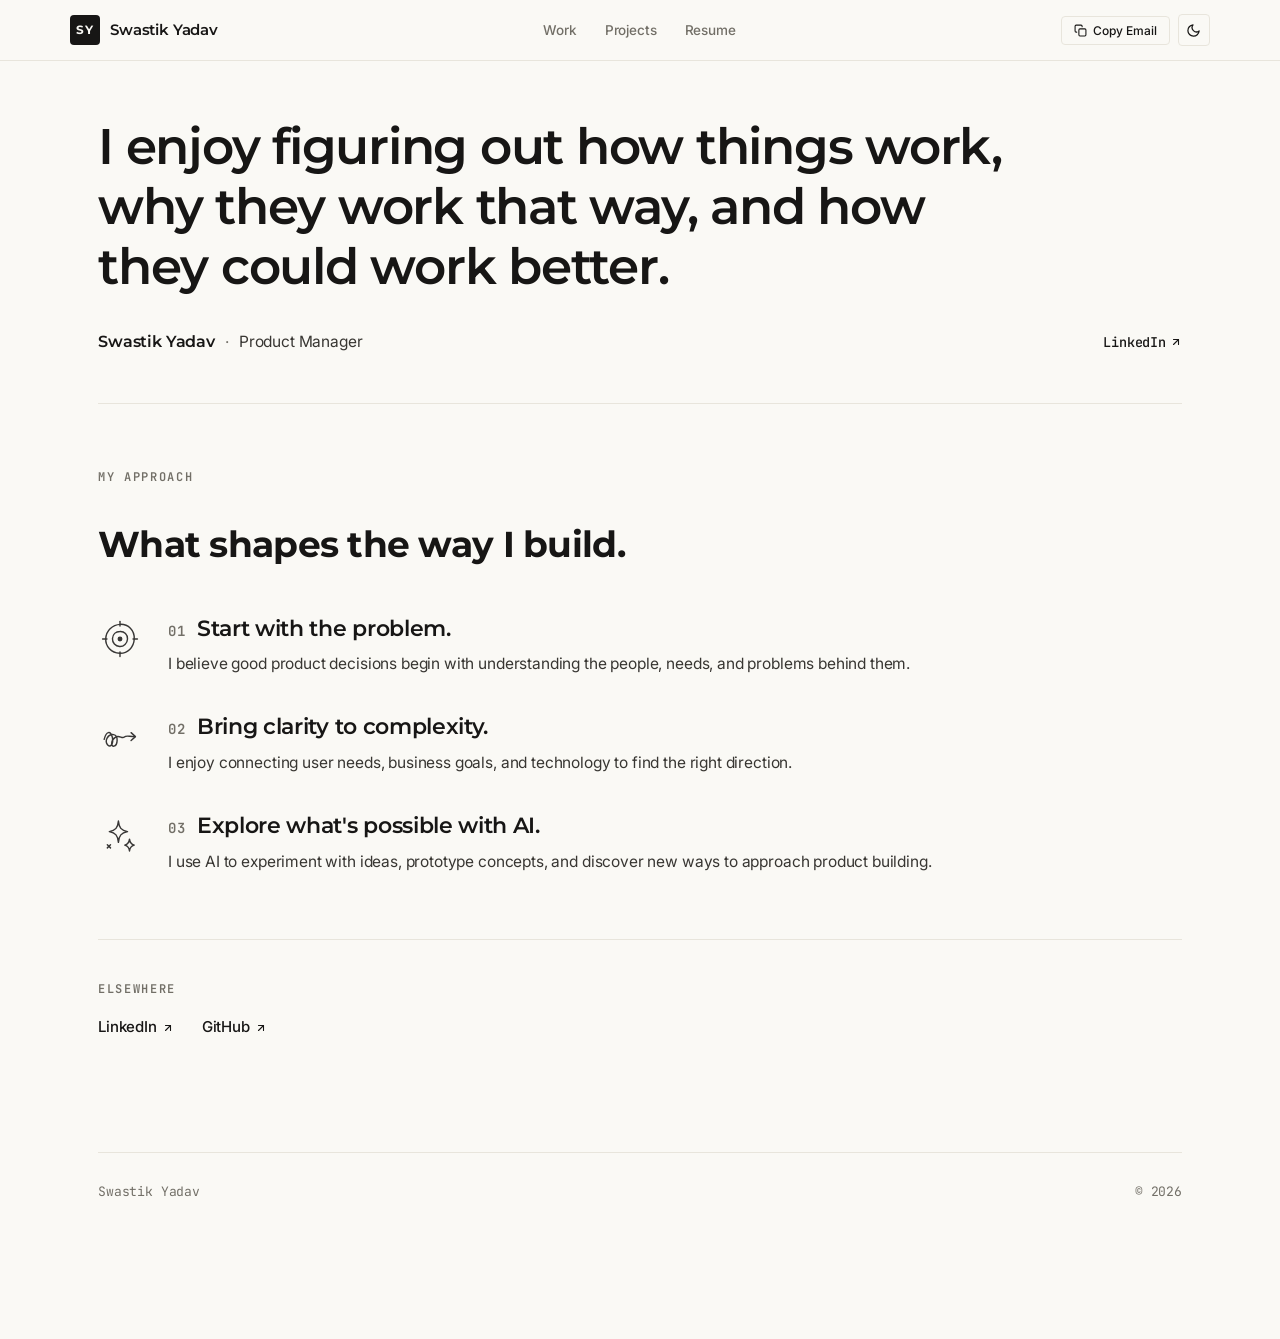
==== commit 4470c59f: "Convert approach section to vertical non-card layout with sketchy hand-drawn shapes" ====
--- a/index.html
+++ b/index.html
@@ -54,7 +54,7 @@
   <!-- Fonts and Stylesheets -->
   <link rel="preconnect" href="https://fonts.googleapis.com">
   <link rel="preconnect" href="https://fonts.gstatic.com" crossorigin>
-  <link rel="stylesheet" href="/styles.css?v=9">
+  <link rel="stylesheet" href="/styles.css?v=10">
 </head>
 <body class="page-home">
 
@@ -120,40 +120,77 @@
         </div>
       </section>
 
-      <!-- MY APPROACH Section -->
+      <!-- MY APPROACH Section (Vertical Non-Card with Sketchy Shapes) -->
       <section class="approach-block" aria-labelledby="approach-heading">
         <p class="approach-label">MY APPROACH</p>
         <h2 id="approach-heading" class="approach-headline">What shapes the way I build.</h2>
 
-        <div class="approach-items-stack">
-          <!-- Pillar 01 -->
-          <article class="approach-card">
-            <span class="approach-number">01</span>
-            <div class="approach-body">
-              <h3 class="approach-title">Start with the problem.</h3>
-              <p class="approach-text">
+        <div class="approach-vertical-list">
+          <!-- Point 01 -->
+          <article class="approach-row">
+            <div class="approach-sketch-icon" aria-hidden="true" title="Start with the problem">
+              <!-- Hand-drawn inquiry target / focus lens sketch -->
+              <svg viewBox="0 0 48 48" fill="none" stroke="currentColor" stroke-width="1.8" stroke-linecap="round" stroke-linejoin="round">
+                <path d="M24 5.5 C34.5 5, 42.5 13, 42 24 C41.5 34.5, 33.5 42.5, 23.5 42 C13 41.5, 5.5 33.5, 6 23.5 C6.5 13.5, 14 6, 24.5 5.5" />
+                <path d="M24 14.5 C29.5 14.2, 33.8 18.5, 33.5 24 C33.2 29.5, 28.8 33.8, 23.5 33.5 C18.2 33.2, 14.2 28.8, 14.5 23.5 C14.8 18.2, 18.5 14.5, 24 14.5" />
+                <circle cx="24" cy="24" r="2.2" fill="currentColor" />
+                <path d="M24 2 L24 7.5" />
+                <path d="M24 40.5 L24 46" />
+                <path d="M2 24 L7.5 24" />
+                <path d="M40.5 24 L46 24" />
+              </svg>
+            </div>
+
+            <div class="approach-details">
+              <div class="approach-header-line">
+                <span class="approach-num">01</span>
+                <h3 class="approach-title">Start with the problem.</h3>
+              </div>
+              <p class="approach-desc">
                 I believe good product decisions begin with understanding the people, needs, and problems behind them.
               </p>
             </div>
           </article>
 
-          <!-- Pillar 02 -->
-          <article class="approach-card">
-            <span class="approach-number">02</span>
-            <div class="approach-body">
-              <h3 class="approach-title">Bring clarity to complexity.</h3>
-              <p class="approach-text">
+          <!-- Point 02 -->
+          <article class="approach-row">
+            <div class="approach-sketch-icon" aria-hidden="true" title="Bring clarity to complexity">
+              <!-- Hand-drawn design squiggle: tangle resolving into straight arrow -->
+              <svg viewBox="0 0 48 48" fill="none" stroke="currentColor" stroke-width="1.8" stroke-linecap="round" stroke-linejoin="round">
+                <path d="M4 27 C6.5 17, 12 15, 14.5 25 C16 33, 11.5 38.5, 8 33.5 C4.5 28.5, 8.5 20, 16 21 C22.5 22, 21 34.5, 16.5 35.5 C12.5 36.5, 12 28.5, 18 24.5 C23 20.5, 26.5 27, 29.5 24 C32 21.5, 35 23.5, 43 23.5" />
+                <path d="M38 18.5 L43.5 23.5 L38 28.5" />
+              </svg>
+            </div>
+
+            <div class="approach-details">
+              <div class="approach-header-line">
+                <span class="approach-num">02</span>
+                <h3 class="approach-title">Bring clarity to complexity.</h3>
+              </div>
+              <p class="approach-desc">
                 I enjoy connecting user needs, business goals, and technology to find the right direction.
               </p>
             </div>
           </article>
 
-          <!-- Pillar 03 -->
-          <article class="approach-card">
-            <span class="approach-number">03</span>
-            <div class="approach-body">
-              <h3 class="approach-title">Explore what's possible with AI.</h3>
-              <p class="approach-text">
+          <!-- Point 03 -->
+          <article class="approach-row">
+            <div class="approach-sketch-icon" aria-hidden="true" title="Explore what's possible with AI">
+              <!-- Hand-drawn playful sparkles / AI innovation stars -->
+              <svg viewBox="0 0 48 48" fill="none" stroke="currentColor" stroke-width="1.8" stroke-linecap="round" stroke-linejoin="round">
+                <path d="M22 5 C22.8 13.5, 25.5 17, 33.5 18.5 C25.5 20, 22.8 23.5, 22 32 C21.2 23.5, 18.5 20, 10.5 18.5 C18.5 17, 21.2 13.5, 22 5 Z" />
+                <path d="M36 28 C36.5 32.5, 38 34.5, 42 35.5 C38 36.5, 36.5 38.5, 36 43 C35.5 38.5, 34 36.5, 30 35.5 C34 34.5, 35.5 32.5, 36 28 Z" />
+                <path d="M8 35 L12 39" />
+                <path d="M12 35 L8 39" />
+              </svg>
+            </div>
+
+            <div class="approach-details">
+              <div class="approach-header-line">
+                <span class="approach-num">03</span>
+                <h3 class="approach-title">Explore what's possible with AI.</h3>
+              </div>
+              <p class="approach-desc">
                 I use AI to experiment with ideas, prototype concepts, and discover new ways to approach product building.
               </p>
             </div>
--- a/styles.css
+++ b/styles.css
@@ -2070,7 +2070,7 @@
   opacity: 0.8;
 }
 
-/* My Approach Section */
+/* My Approach Section (Vertical & Non-Card Editorial Layout) */
 .approach-block {
   display: flex;
   flex-direction: column;
@@ -2096,56 +2096,80 @@
   margin: 0;
 }
 
-.approach-items-stack {
+.approach-vertical-list {
+  display: flex;
+  flex-direction: column;
+  gap: 36px;
+  margin-top: 12px;
+}
+
+.approach-row {
   display: grid;
-  grid-template-columns: repeat(3, 1fr);
+  grid-template-columns: 46px 1fr;
   gap: 24px;
-  margin-top: 8px;
-}
-
-.approach-card {
-  display: flex;
-  flex-direction: column;
-  gap: 16px;
-  padding: 28px 24px;
-  border: 1px solid var(--border);
-  border-radius: 6px;
-  background: var(--card-bg);
-  transition: var(--transition);
-}
-
-.approach-card:hover {
-  border-color: var(--border-strong);
-  background: var(--card-hover);
-  transform: translateY(-2px);
-}
-
-.approach-number {
+  align-items: flex-start;
+}
+
+.approach-sketch-icon {
+  width: 44px;
+  height: 44px;
+  display: flex;
+  align-items: center;
+  justify-content: center;
+  color: var(--text);
+  flex-shrink: 0;
+  margin-top: 2px;
+}
+
+.approach-sketch-icon svg {
+  width: 38px;
+  height: 38px;
+  stroke: var(--text);
+  opacity: 0.85;
+  transition: opacity 0.2s ease, transform 0.2s ease;
+}
+
+.approach-row:hover .approach-sketch-icon svg {
+  opacity: 1;
+  transform: rotate(-3deg) scale(1.06);
+}
+
+.approach-details {
+  display: flex;
+  flex-direction: column;
+  gap: 8px;
+  max-width: 820px;
+}
+
+.approach-header-line {
+  display: flex;
+  align-items: baseline;
+  gap: 12px;
+  flex-wrap: wrap;
+}
+
+.approach-num {
   font-family: var(--mono);
   font-size: 14px;
   font-weight: 600;
   color: var(--text-muted);
-}
-
-.approach-body {
-  display: flex;
-  flex-direction: column;
-  gap: 10px;
+  letter-spacing: 0.04em;
 }
 
 .approach-title {
+  font-family: var(--serif);
+  font-size: clamp(19px, 2.4vw, 22px);
+  font-weight: 600;
+  color: var(--text);
+  margin: 0;
+  line-height: 1.3;
+  letter-spacing: -0.015em;
+}
+
+.approach-desc {
   font-family: var(--sans);
-  font-size: 18px;
-  font-weight: 600;
-  color: var(--text);
-  margin: 0;
-  line-height: 1.35;
-}
-
-.approach-text {
-  font-family: var(--sans);
-  font-size: 14.5px;
-  line-height: 1.65;
+  font-size: 15.5px;
+  line-height: 1.68;
   color: var(--text-secondary);
   margin: 0;
 }
@@ -2210,10 +2234,6 @@
 }
 
 @media (max-width: 900px) {
-  .approach-items-stack {
-    grid-template-columns: 1fr;
-    gap: 16px;
-  }
   body.page-home .page-container {
     padding: 36px 20px 64px;
   }
@@ -2228,5 +2248,20 @@
     align-items: flex-start;
     gap: 12px;
   }
-}
-
+  .approach-row {
+    grid-template-columns: 36px 1fr;
+    gap: 16px;
+  }
+  .approach-sketch-icon {
+    width: 36px;
+    height: 36px;
+  }
+  .approach-sketch-icon svg {
+    width: 32px;
+    height: 32px;
+  }
+  .approach-vertical-list {
+    gap: 28px;
+  }
+}
+
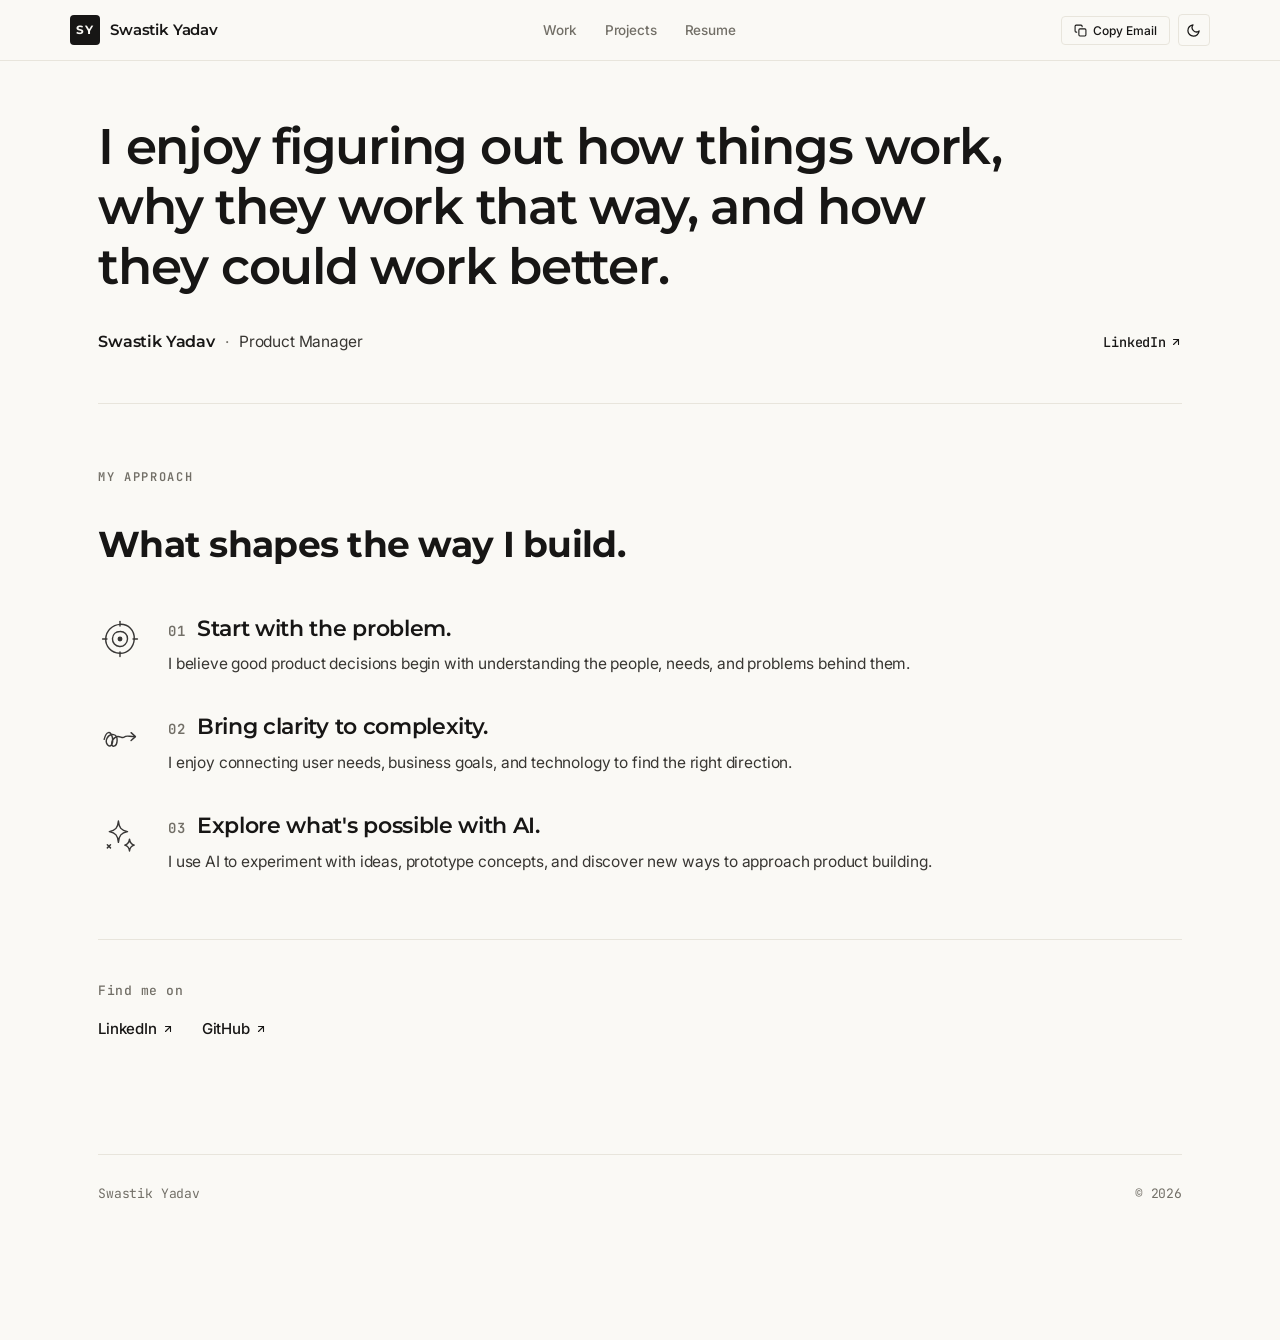
==== commit ae3e8eab: "Update homepage links section label to 'Find me on'" ====
--- a/index.html
+++ b/index.html
@@ -54,7 +54,7 @@
   <!-- Fonts and Stylesheets -->
   <link rel="preconnect" href="https://fonts.googleapis.com">
   <link rel="preconnect" href="https://fonts.gstatic.com" crossorigin>
-  <link rel="stylesheet" href="/styles.css?v=10">
+  <link rel="stylesheet" href="/styles.css?v=11">
 </head>
 <body class="page-home">
 
@@ -198,9 +198,9 @@
         </div>
       </section>
 
-      <!-- ELSEWHERE Section -->
+      <!-- Find me on Section -->
       <section class="elsewhere-block" aria-labelledby="elsewhere-heading">
-        <p id="elsewhere-heading" class="elsewhere-label">ELSEWHERE</p>
+        <p id="elsewhere-heading" class="elsewhere-label">Find me on</p>
         <div class="elsewhere-links-row">
           <a href="https://linkedin.com/in/swastik-yadav15" target="_blank" rel="noopener noreferrer" class="elsewhere-anchor">
             <span>LinkedIn</span>
--- a/styles.css
+++ b/styles.css
@@ -2185,10 +2185,9 @@
 
 .elsewhere-label {
   font-family: var(--mono);
-  font-size: 12px;
-  font-weight: 600;
-  letter-spacing: 0.14em;
-  text-transform: uppercase;
+  font-size: 13px;
+  font-weight: 500;
+  letter-spacing: 0.04em;
   color: var(--text-muted);
   margin: 0;
 }
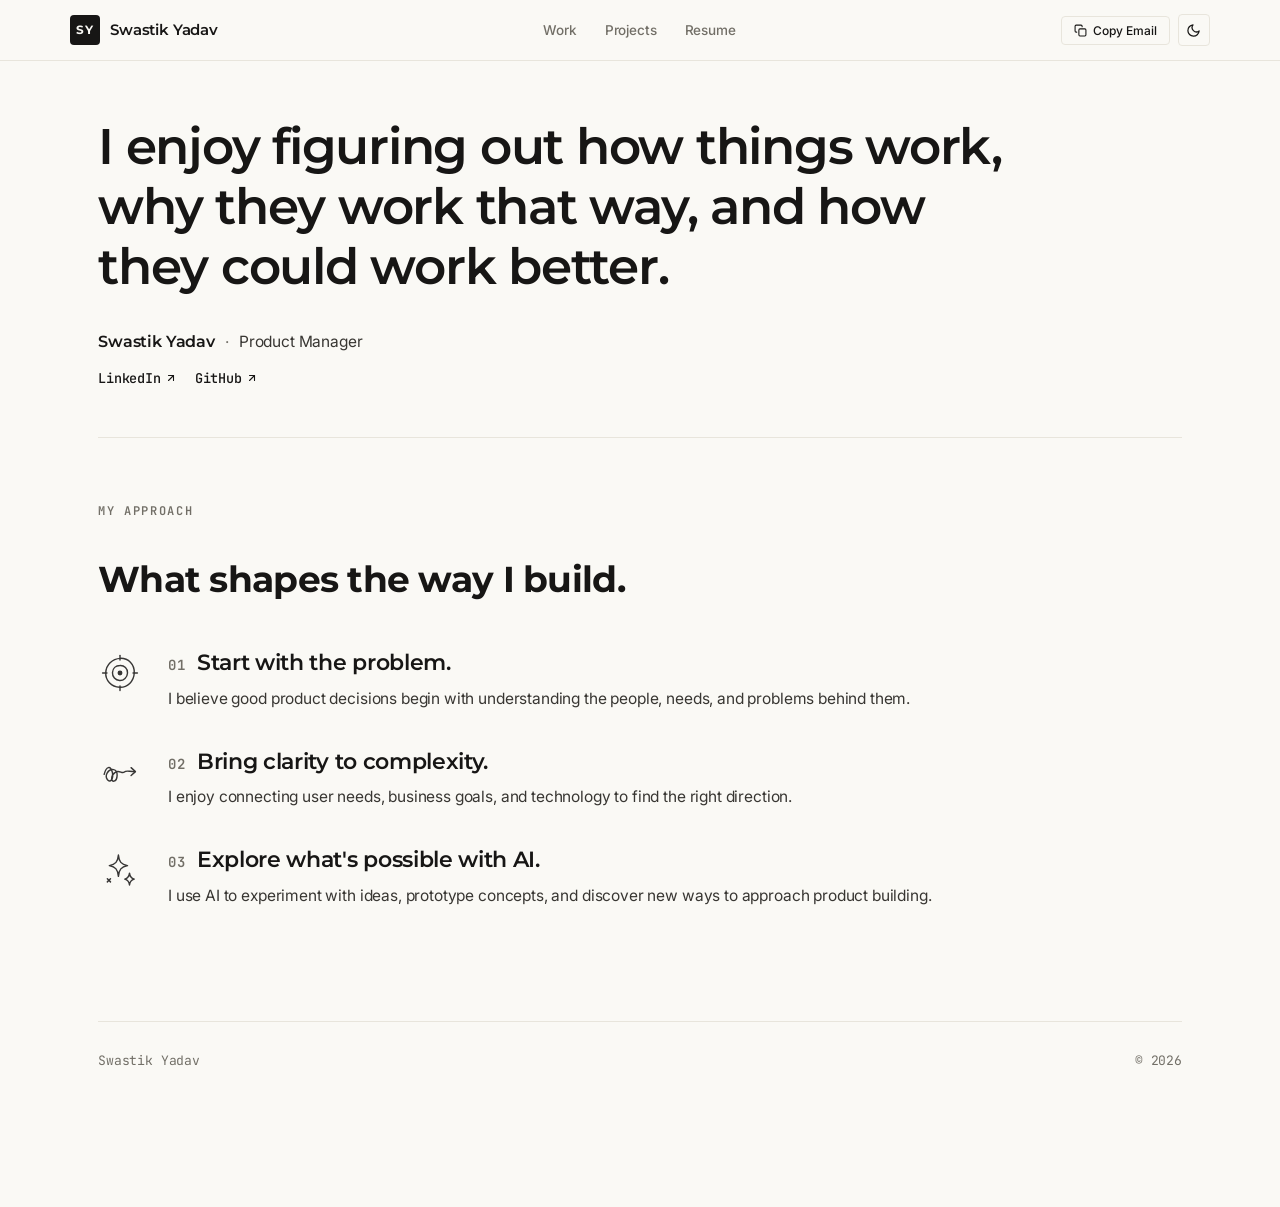
==== commit f3f1f92a: "Move LinkedIn and GitHub directly below Product Manager title and remove Find me on section" ====
--- a/index.html
+++ b/index.html
@@ -54,7 +54,7 @@
   <!-- Fonts and Stylesheets -->
   <link rel="preconnect" href="https://fonts.googleapis.com">
   <link rel="preconnect" href="https://fonts.gstatic.com" crossorigin>
-  <link rel="stylesheet" href="/styles.css?v=11">
+  <link rel="stylesheet" href="/styles.css?v=12">
 </head>
 <body class="page-home">
 
@@ -111,6 +111,13 @@
           <div class="identity-links">
             <a href="https://linkedin.com/in/swastik-yadav15" target="_blank" rel="noopener noreferrer" class="arrow-link">
               <span>LinkedIn</span>
+              <svg width="12" height="12" viewBox="0 0 24 24" fill="none" stroke="currentColor" stroke-width="2.2" stroke-linecap="round" stroke-linejoin="round">
+                <line x1="7" y1="17" x2="17" y2="7"></line>
+                <polyline points="7 7 17 7 17 17"></polyline>
+              </svg>
+            </a>
+            <a href="https://github.com/swastik1510" target="_blank" rel="noopener noreferrer" class="arrow-link">
+              <span>GitHub</span>
               <svg width="12" height="12" viewBox="0 0 24 24" fill="none" stroke="currentColor" stroke-width="2.2" stroke-linecap="round" stroke-linejoin="round">
                 <line x1="7" y1="17" x2="17" y2="7"></line>
                 <polyline points="7 7 17 7 17 17"></polyline>
@@ -198,27 +205,6 @@
         </div>
       </section>
 
-      <!-- Find me on Section -->
-      <section class="elsewhere-block" aria-labelledby="elsewhere-heading">
-        <p id="elsewhere-heading" class="elsewhere-label">Find me on</p>
-        <div class="elsewhere-links-row">
-          <a href="https://linkedin.com/in/swastik-yadav15" target="_blank" rel="noopener noreferrer" class="elsewhere-anchor">
-            <span>LinkedIn</span>
-            <svg width="12" height="12" viewBox="0 0 24 24" fill="none" stroke="currentColor" stroke-width="2.2" stroke-linecap="round" stroke-linejoin="round">
-              <line x1="7" y1="17" x2="17" y2="7"></line>
-              <polyline points="7 7 17 7 17 17"></polyline>
-            </svg>
-          </a>
-          <a href="https://github.com/swastik1510" target="_blank" rel="noopener noreferrer" class="elsewhere-anchor">
-            <span>GitHub</span>
-            <svg width="12" height="12" viewBox="0 0 24 24" fill="none" stroke="currentColor" stroke-width="2.2" stroke-linecap="round" stroke-linejoin="round">
-              <line x1="7" y1="17" x2="17" y2="7"></line>
-              <polyline points="7 7 17 7 17 17"></polyline>
-            </svg>
-          </a>
-        </div>
-      </section>
-
       <!-- Clean Minimal Footer -->
       <footer class="minimal-home-footer" role="contentinfo">
         <div class="minimal-home-footer-inner">
--- a/styles.css
+++ b/styles.css
@@ -2019,10 +2019,9 @@
 
 .hero-identity-row {
   display: flex;
-  flex-wrap: wrap;
-  align-items: center;
-  justify-content: space-between;
-  gap: 16px;
+  flex-direction: column;
+  align-items: flex-start;
+  gap: 12px;
 }
 
 .identity-badge-group {
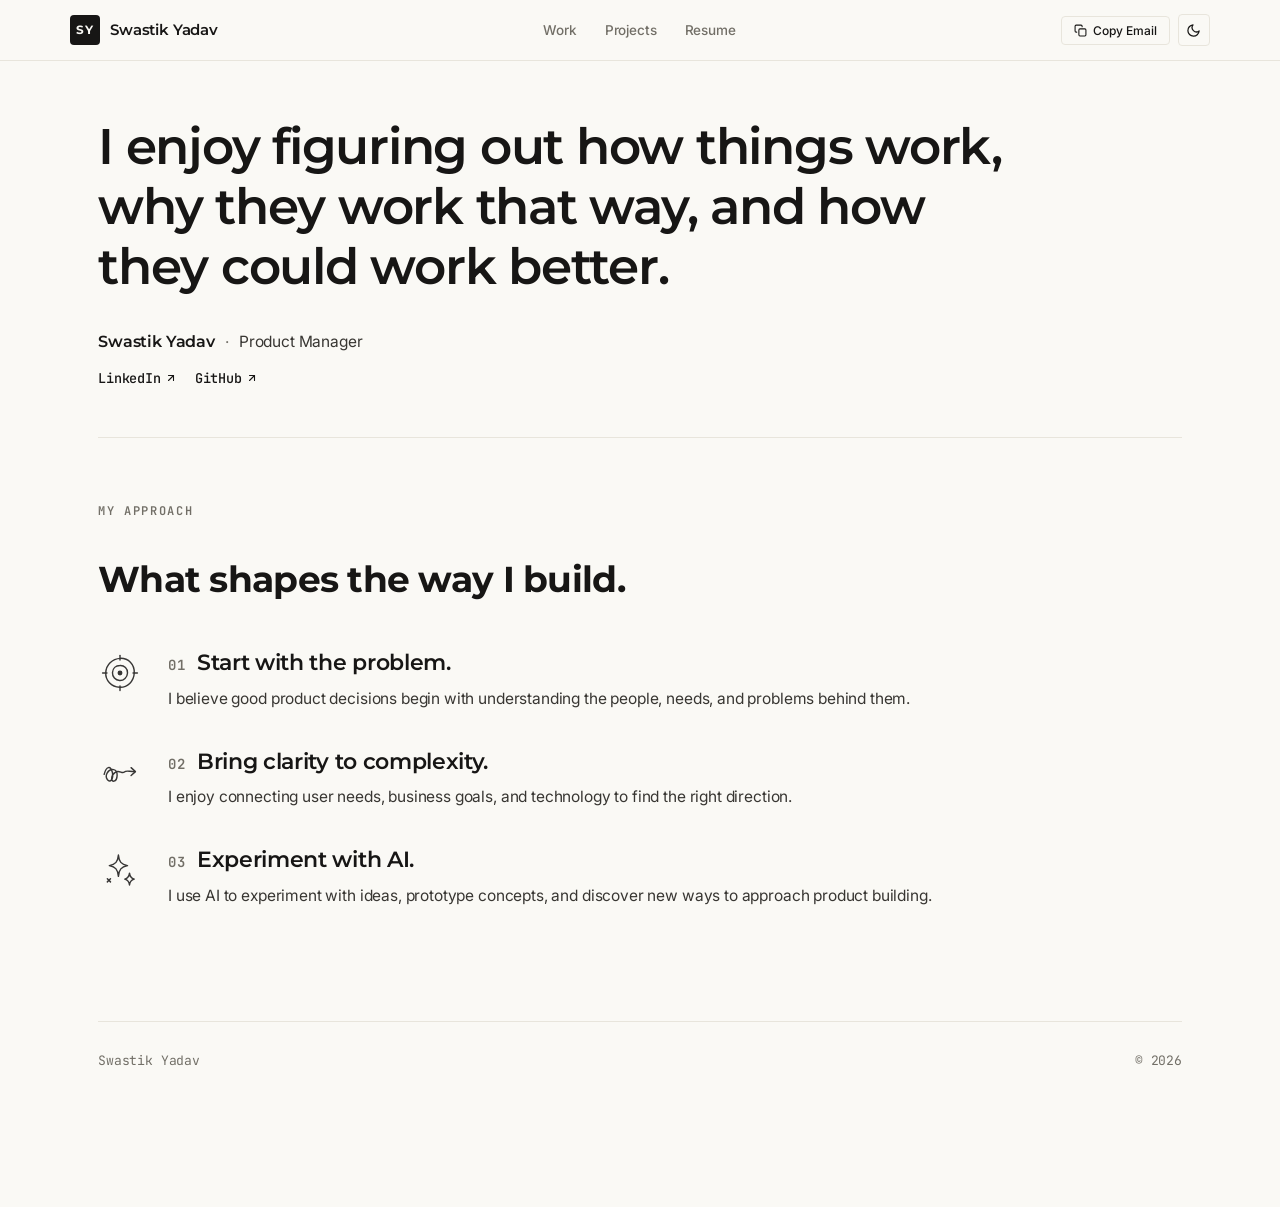
==== commit 6fbb1922: "Update approach point 03 to 'Experiment with AI.'" ====
--- a/index.html
+++ b/index.html
@@ -182,7 +182,7 @@
 
           <!-- Point 03 -->
           <article class="approach-row">
-            <div class="approach-sketch-icon" aria-hidden="true" title="Explore what's possible with AI">
+            <div class="approach-sketch-icon" aria-hidden="true" title="Experiment with AI">
               <!-- Hand-drawn playful sparkles / AI innovation stars -->
               <svg viewBox="0 0 48 48" fill="none" stroke="currentColor" stroke-width="1.8" stroke-linecap="round" stroke-linejoin="round">
                 <path d="M22 5 C22.8 13.5, 25.5 17, 33.5 18.5 C25.5 20, 22.8 23.5, 22 32 C21.2 23.5, 18.5 20, 10.5 18.5 C18.5 17, 21.2 13.5, 22 5 Z" />
@@ -195,7 +195,7 @@
             <div class="approach-details">
               <div class="approach-header-line">
                 <span class="approach-num">03</span>
-                <h3 class="approach-title">Explore what's possible with AI.</h3>
+                <h3 class="approach-title">Experiment with AI.</h3>
               </div>
               <p class="approach-desc">
                 I use AI to experiment with ideas, prototype concepts, and discover new ways to approach product building.
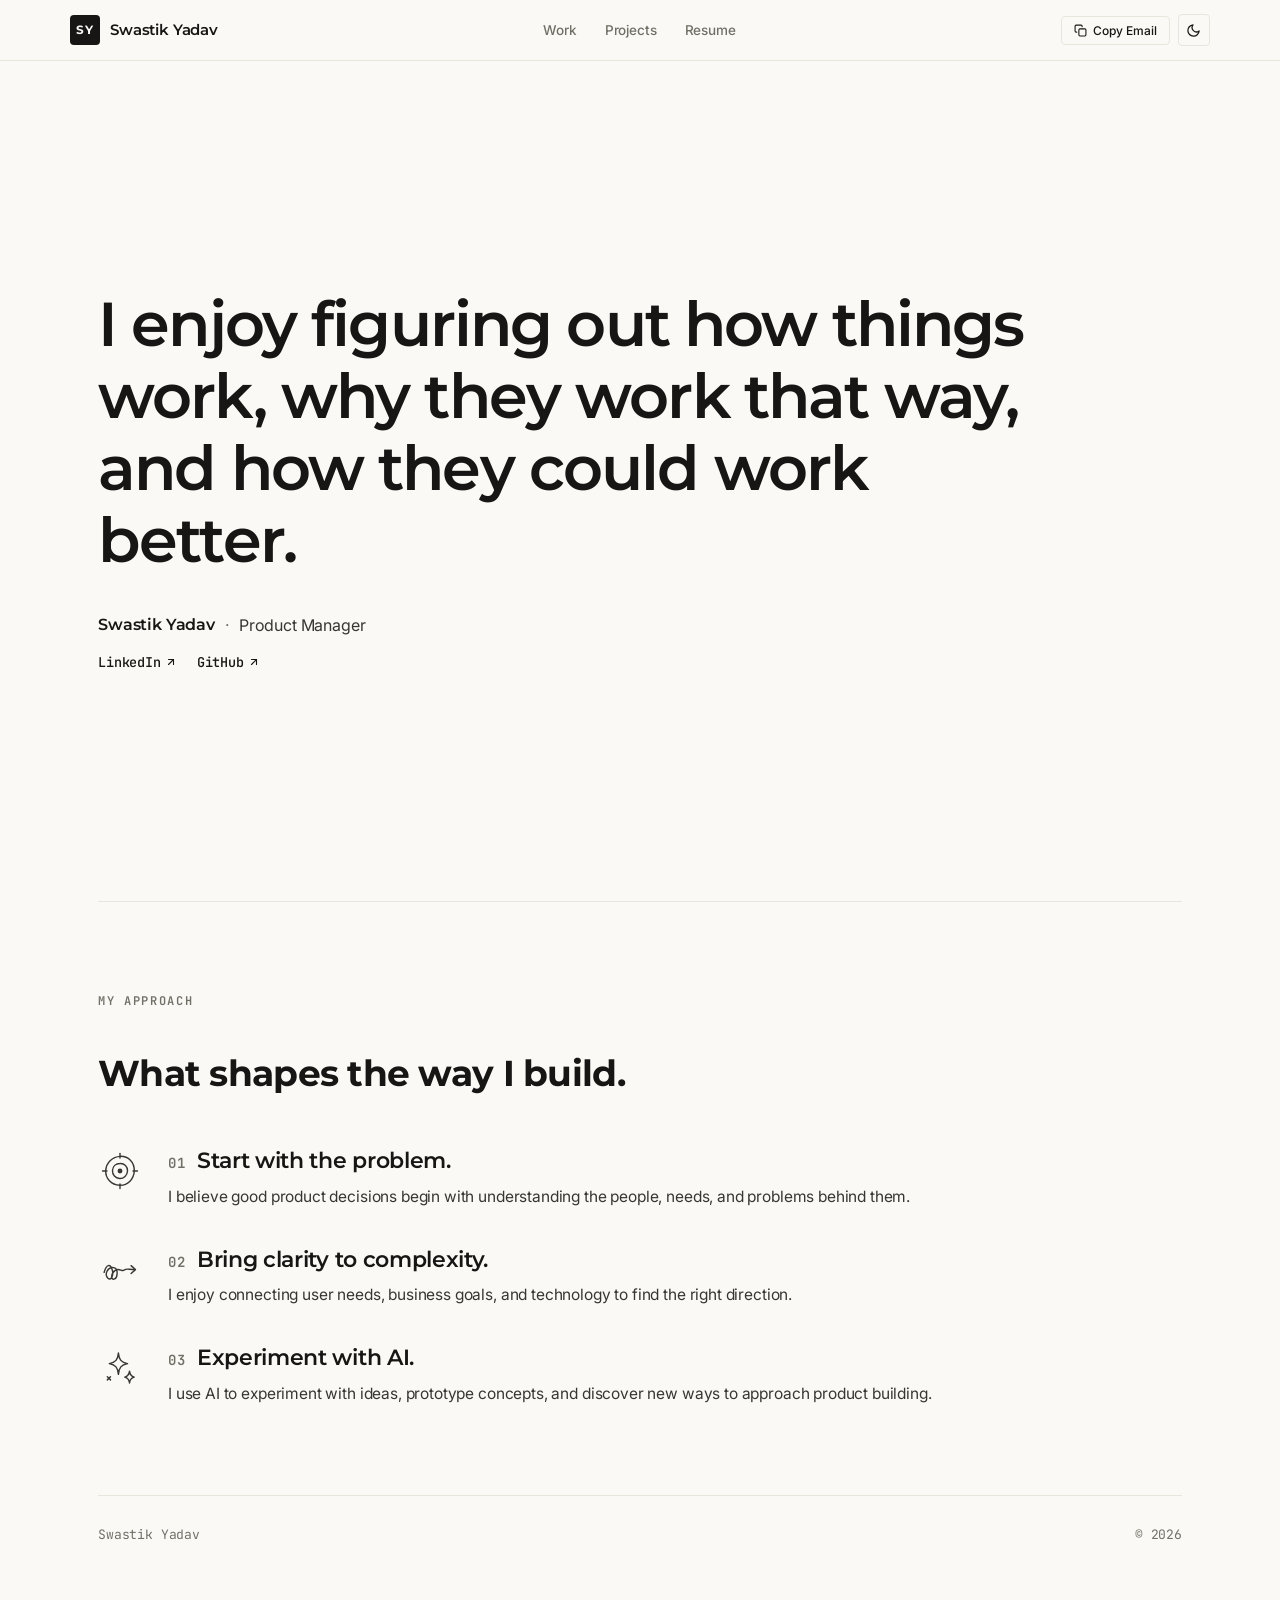
==== commit d4fcd1a9: "Make hero statement full single viewport view matching Ronnie Wong reference" ====
--- a/index.html
+++ b/index.html
@@ -54,7 +54,7 @@
   <!-- Fonts and Stylesheets -->
   <link rel="preconnect" href="https://fonts.googleapis.com">
   <link rel="preconnect" href="https://fonts.gstatic.com" crossorigin>
-  <link rel="stylesheet" href="/styles.css?v=12">
+  <link rel="stylesheet" href="/styles.css?v=13">
 </head>
 <body class="page-home">
 
--- a/styles.css
+++ b/styles.css
@@ -1979,7 +1979,7 @@
 }
 
 /* ==========================================================================
-   MINIMAL EDITORIAL HOMEPAGE (WIDE LAYOUT)
+   MINIMAL EDITORIAL HOMEPAGE (WIDE LAYOUT & FULL-SCREEN FIRST VIEW)
    ========================================================================== */
 body.page-home .header-container {
   width: 100%;
@@ -1989,32 +1989,35 @@
 body.page-home .page-container {
   width: 100%;
   max-width: var(--page-wide);
-  padding: 56px 28px 96px;
+  padding: 0 28px 96px;
 }
 
 .home-clean-layout {
   display: flex;
   flex-direction: column;
-  gap: 64px;
 }
 
 .hero-quote-block {
-  display: flex;
-  flex-direction: column;
-  gap: 32px;
-  padding-bottom: 48px;
-  border-bottom: 1px solid var(--border);
+  min-height: calc(100vh - 60px);
+  min-height: calc(100dvh - 60px);
+  display: flex;
+  flex-direction: column;
+  justify-content: center;
+  gap: clamp(28px, 4vh, 44px);
+  padding: clamp(32px, 6vh, 64px) 0;
+  box-sizing: border-box;
+  border-bottom: none;
 }
 
 .hero-statement-text {
   font-family: var(--serif);
-  font-size: clamp(32px, 4.2vw, 50px);
-  line-height: 1.2;
-  font-weight: 600;
-  letter-spacing: -0.025em;
+  font-size: clamp(36px, 5.2vw, 62px);
+  line-height: 1.16;
+  font-weight: 600;
+  letter-spacing: -0.03em;
   color: var(--text);
   margin: 0;
-  max-width: 920px;
+  max-width: 980px;
 }
 
 .hero-identity-row {
@@ -2028,7 +2031,7 @@
   display: flex;
   align-items: center;
   gap: 10px;
-  font-size: 15.5px;
+  font-size: 16px;
 }
 
 .identity-name {
@@ -2049,7 +2052,7 @@
 .identity-links {
   display: flex;
   align-items: center;
-  gap: 18px;
+  gap: 20px;
 }
 
 .arrow-link {
@@ -2069,11 +2072,14 @@
   opacity: 0.8;
 }
 
-/* My Approach Section (Vertical & Non-Card Editorial Layout) */
+/* My Approach Section (Vertical & Non-Card Editorial Layout - Appears on scroll) */
 .approach-block {
   display: flex;
   flex-direction: column;
-  gap: 28px;
+  gap: 32px;
+  padding-top: clamp(60px, 10vh, 100px);
+  padding-bottom: 40px;
+  border-top: 1px solid var(--border);
 }
 
 .approach-label {
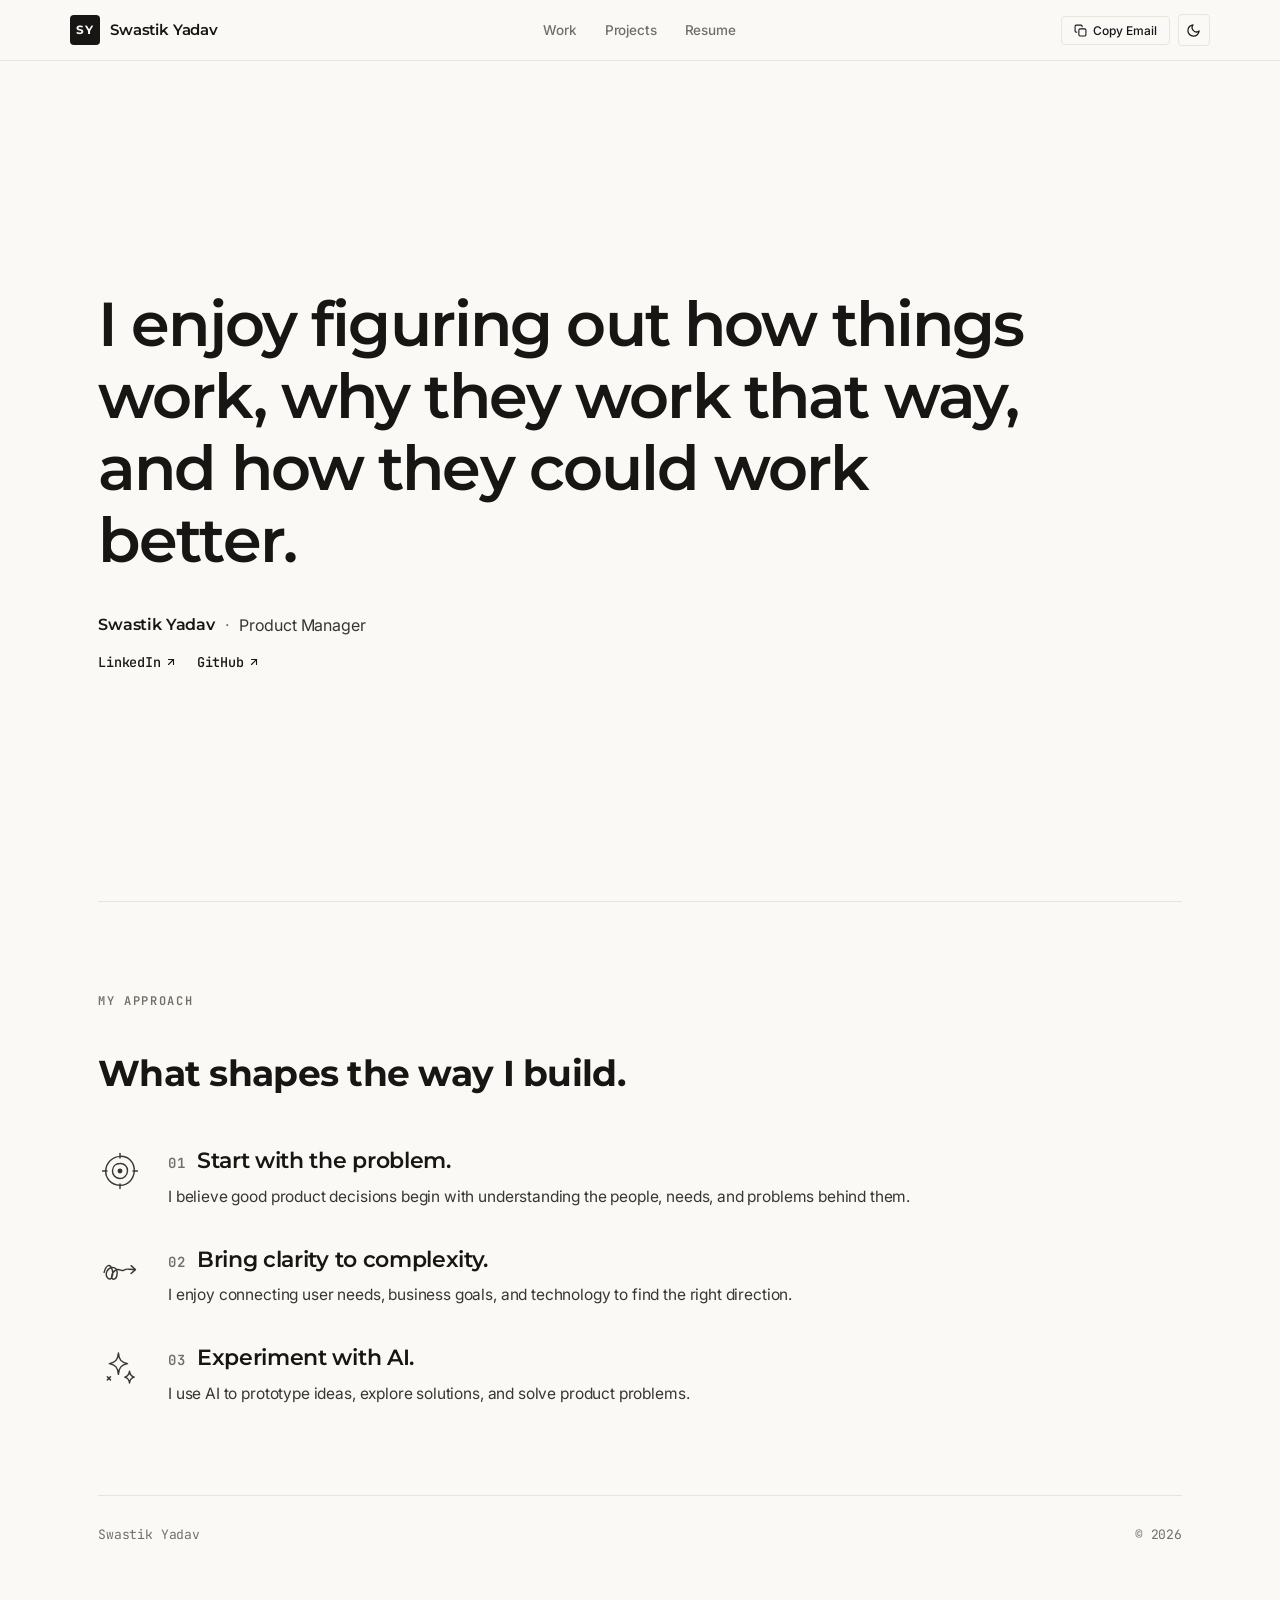
==== commit f99b407c: "Update approach point 03 description to 'I use AI to prototype ideas, explore solutions, and solve p" ====
--- a/index.html
+++ b/index.html
@@ -198,7 +198,7 @@
                 <h3 class="approach-title">Experiment with AI.</h3>
               </div>
               <p class="approach-desc">
-                I use AI to experiment with ideas, prototype concepts, and discover new ways to approach product building.
+                I use AI to prototype ideas, explore solutions, and solve product problems.
               </p>
             </div>
           </article>
